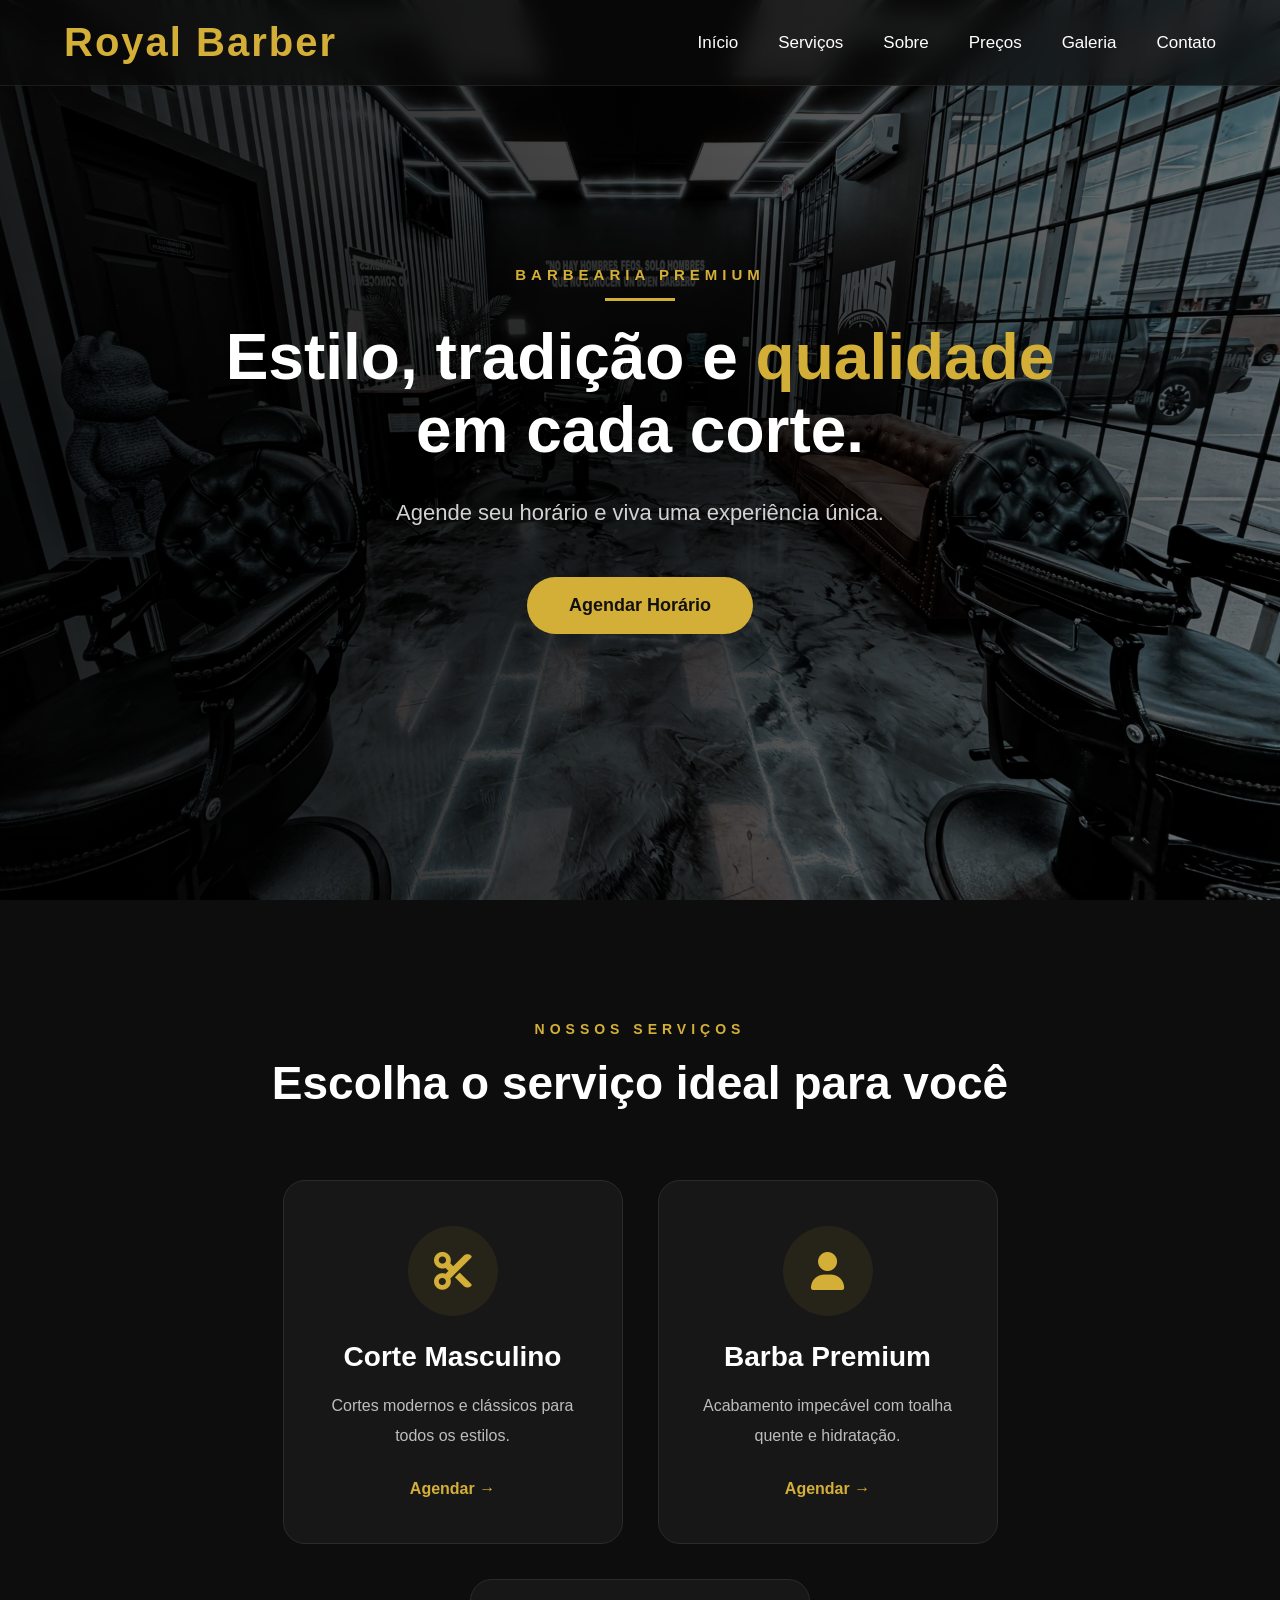
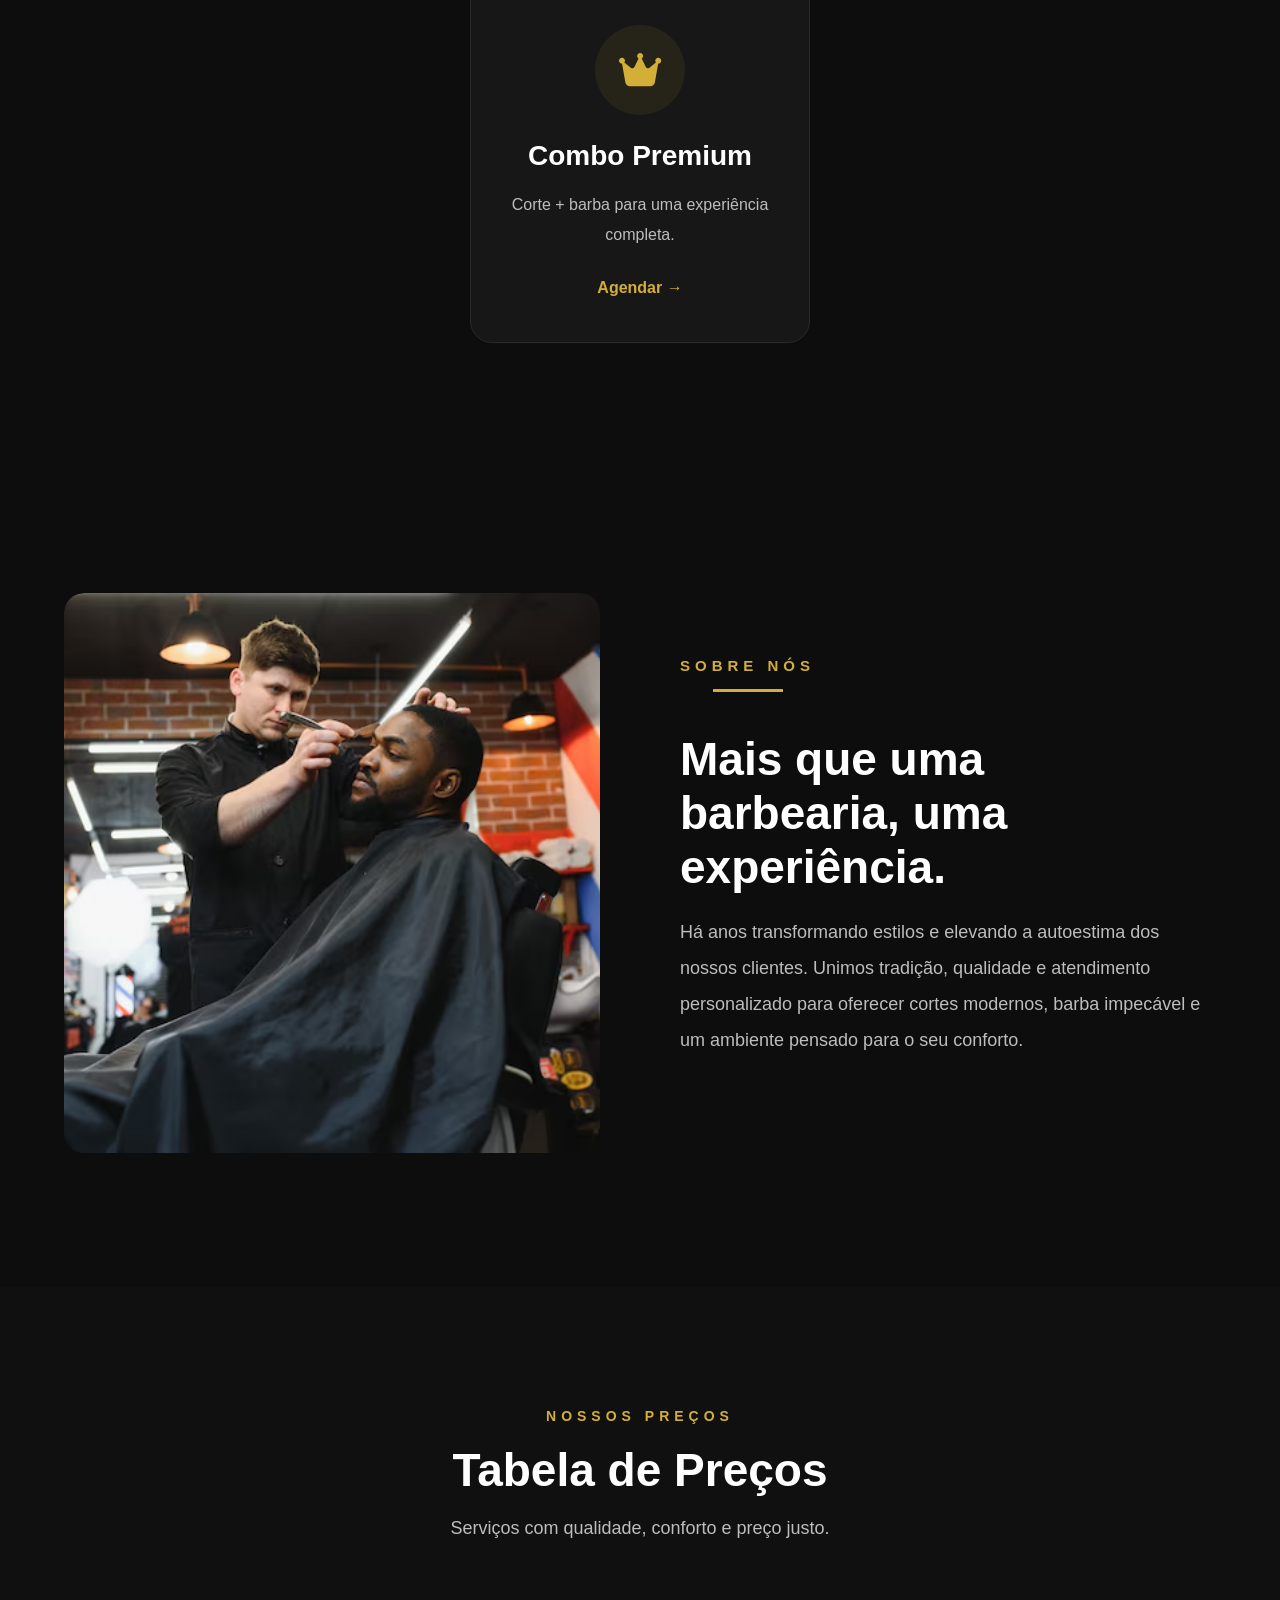
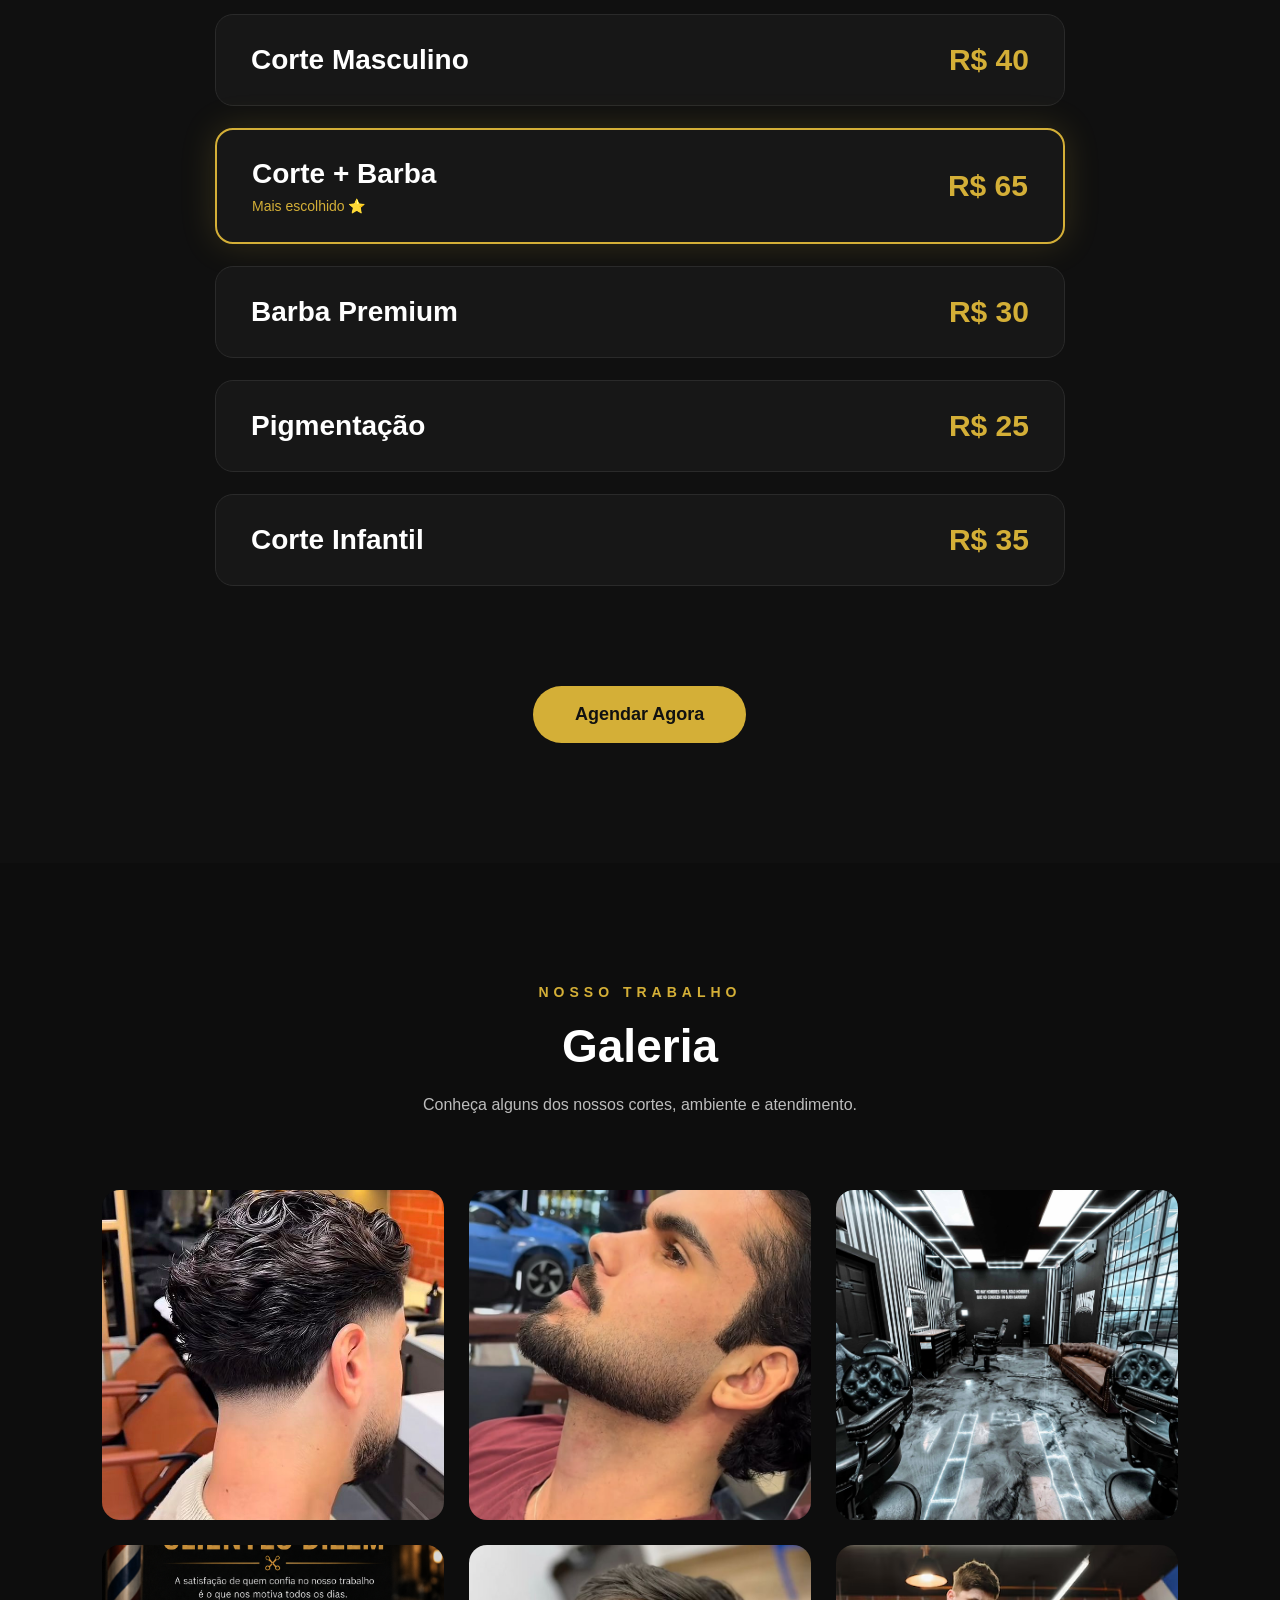
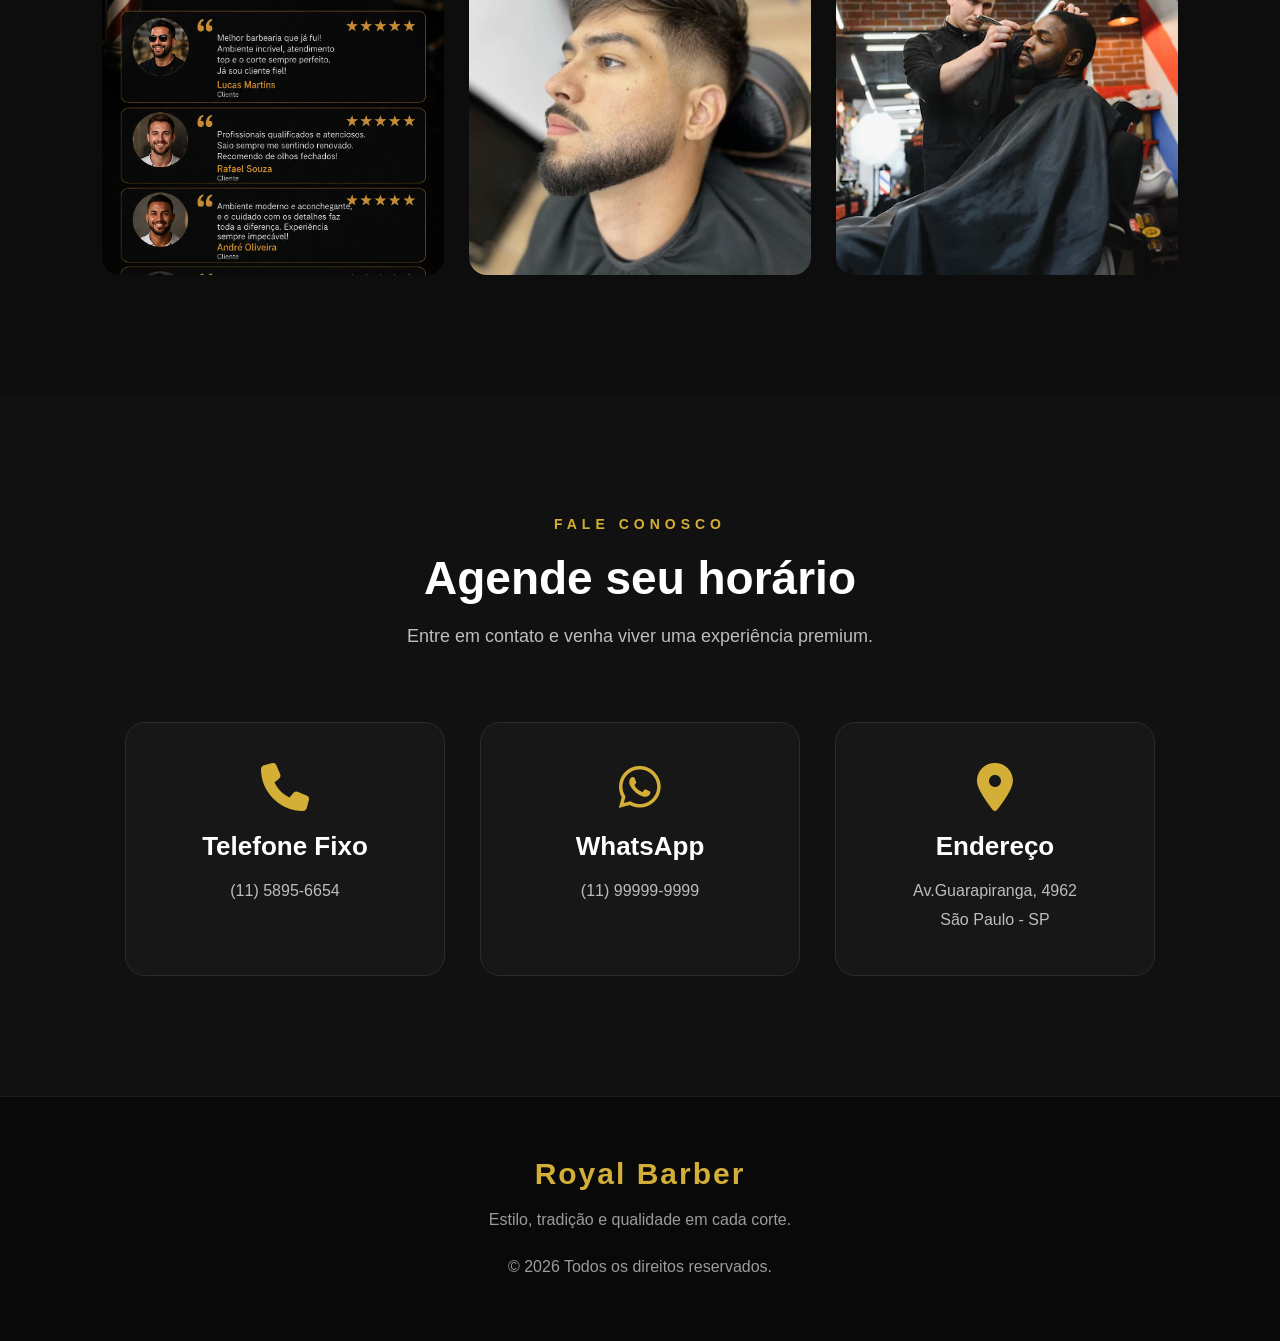
==== index.html @ d84a3a17 "Renomeia para index" ====
<!DOCTYPE html>
<html lang="pt-BR">

<head>

    <meta charset="UTF-8">
    <meta name="viewport" content="width=device-width, initial-scale=1.0">

    <title>Royal Barber</title>

    <link rel="stylesheet" href="STYLE.css">

    <link rel="stylesheet" href="https://cdnjs.cloudflare.com/ajax/libs/font-awesome/6.7.2/css/all.min.css">

</head>

<body>


    <!-- ==========================
            HEADER
    =========================== -->

    <header>

        <div class="container">

            <a href="#inicio" class="logo">
                Royal Barber
            </a>

            <nav>

                <ul>

                    <li><a href="#inicio">Início</a></li>

                    <li><a href="#servicos">Serviços</a></li>

                    <li><a href="#sobre">Sobre</a></li>

                    <li><a href="#precos">Preços</a></li>

                    <li><a href="#galeria">Galeria</a></li>

                    <li><a href="#contato">Contato</a></li>

                </ul>

            </nav>

        </div>

    </header>

    <!-- ==========================
            HERO
    =========================== -->

    <section class="hero" id="inicio">

        <div class="hero-content">

            <span class="hero-subtitle">
                BARBEARIA PREMIUM
            </span>

            <h1>
                Estilo, tradição e <span>qualidade</span> em cada corte.
            </h1>

            <p>
                Agende seu horário e viva uma experiência única.
            </p>

            <a href="#contato" class="btn">
                Agendar Horário
            </a>

        </div>

    </section>

    <!-- ==========================
            SERVIÇOS
    =========================== -->

    <section class="services" id="servicos">

        <div class="services-header">

            <span>NOSSOS SERVIÇOS</span>

            <h2>Escolha o serviço ideal para você</h2>

        </div>

        <div class="cards">

            <div class="card">

                <div class="icon">
                    <i class="fa-solid fa-scissors"></i>
                </div>

                <h3>Corte Masculino</h3>

                <p>
                    Cortes modernos e clássicos para todos os estilos.
                </p>

                <a href="#contato" class="card-link">
                    Agendar →
                </a>

            </div>

            <div class="card">

                <div class="icon">
                    <i class="fa-solid fa-user"></i>
                </div>

                <h3>Barba Premium</h3>

                <p>
                    Acabamento impecável com toalha quente e hidratação.
                </p>

                <a href="#contato" class="card-link">
                    Agendar →
                </a>

            </div>

            <div class="card">

                <div class="icon">
                    <i class="fa-solid fa-crown"></i>
                </div>

                <h3>Combo Premium</h3>

                <p>
                    Corte + barba para uma experiência completa.
                </p>

                <a href="#contato" class="card-link">
                    Agendar →
                </a>

            </div>

        </div>

    </section>

    <!-- ==========================
            SOBRE
    =========================== -->

    <section class="about" id="sobre">

        <div class="about-image">

            <img src="img/cliente-africano-do-sexo-masculino-cortando-o-cabelo-na-barbearia-de-cabeleireiro-profissional_255667-7747.avif"
                alt="Barbeiro atendendo cliente">

        </div>

        <div class="about-text">

            <span class="hero-subtitle">
                SOBRE NÓS
            </span>

            <h2>Mais que uma barbearia, uma experiência.</h2>

            <p>
                Há anos transformando estilos e elevando a autoestima dos nossos clientes.
                Unimos tradição, qualidade e atendimento personalizado para oferecer
                cortes modernos, barba impecável e um ambiente pensado para o seu conforto.
            </p>

        </div>

    </section>

    <section class="prices" id="precos">

        <div class="services-header">

            <span>NOSSOS PREÇOS</span>

            <h2>Tabela de Preços</h2>

            <p>
                Serviços com qualidade, conforto e preço justo.
            </p>

        </div>

        <div class="price-table">

            <div class="price-item">
                <span>Corte Masculino</span>
                <strong>R$ 40</strong>
            </div>

            <div class="price-item destaque">

                <div>

                    <span>Corte + Barba</span>

                    <small>Mais escolhido ⭐</small>

                </div>

                <strong>R$ 65</strong>

            </div>

            <div class="price-item">
                <span>Barba Premium</span>
                <strong>R$ 30</strong>
            </div>

            <div class="price-item">
                <span>Pigmentação</span>
                <strong>R$ 25</strong>
            </div>

            <div class="price-item">
                <span>Corte Infantil</span>
                <strong>R$ 35</strong>
            </div>

        </div>

        <div class="price-button">
            <a href="#contato" class="btn">
                Agendar Agora
            </a>
        </div>


    </section>



    <!-- ==========================
            GALERIA
    =========================== -->

    <section class="gallery" id="galeria">

        <div class="gallery-header">

            <span>NOSSO TRABALHO</span>

            <h2>Galeria</h2>

            <p>
                Conheça alguns dos nossos cortes, ambiente e atendimento.
            </p>

        </div>

        <div class="gallery-grid">

            <div class="gallery-item">

                <img src="img/download.jfif" alt="Corte Masculino">

                <div class="overlay">

                    <h3>Corte Clássico</h3>

                </div>

            </div>

            <div class="gallery-item">

                <img src="img/download (3).jfif" alt="Barba Premium">

                <div class="overlay">

                    <h3>Barba Premium</h3>

                </div>

            </div>

            <div class="gallery-item">

                <img src="img/hero-barbershop_e02c05de.jpg" alt="Nosso Espaço">

                <div class="overlay">

                    <h3>Nosso Espaço</h3>

                </div>

            </div>

            <div class="gallery-item">

                <img src="img/ChatGPT Image 30 de jun. de 2026, 19_32_30.png" alt="Clientes Satisfeitos">

                <div class="overlay">

                    <h3>Clientes Satisfeitos</h3>

                </div>

            </div>

            <div class="gallery-item">

                <img src="img/download (1).jfif" alt="Combo Premium">

                <div class="overlay">

                    <h3>Combo Premium</h3>

                </div>

            </div>

            <div class="gallery-item">

                <img src="img/cliente-africano-do-sexo-masculino-cortando-o-cabelo-na-barbearia-de-cabeleireiro-profissional_255667-7747.avif"
                    alt="Profissionais">

                <div class="overlay">

                    <h3>Profissionais</h3>

                </div>

            </div>

        </div>

    </section>

    <!-- ==========================
            CONTATO
    =========================== -->

    <section class="contact" id="contato">

        <div class="services-header">

            <span>FALE CONOSCO</span>

            <h2>Agende seu horário</h2>

            <p>
                Entre em contato e venha viver uma experiência premium.
            </p>

        </div>

        <div class="contact-content">

            <div class="contact-card">

                <i class="fa-solid fa-phone"></i>

                <h3>Telefone Fixo</h3>

                <p>(11) 5895-6654</p>

            </div>

            <a class="contact-card"
                href="https://wa.me/5511999999999?text=Olá!%20Gostaria%20de%20agendar%20um%20horário%20na%20Royal%20Barber."
                target="_blank">

                <i class="fa-brands fa-whatsapp"></i>

                <h3>WhatsApp</h3>

                <p>(11) 99999-9999</p>

            </a>
            <a class="contact-card" href="https://maps.app.goo.gl/kEvo1rtwkqubhrsD6" target="_blank">

                <i class="fa-solid fa-location-dot"></i>

                <h3>Endereço</h3>

                <p> Av.Guarapiranga, 4962<br>São Paulo - SP</p>

            </a>

        </div>



    </section>

    <!-- ==========================
            FOOTER
    =========================== -->

    <footer>

        <h3>Royal Barber</h3>

        <p>
            Estilo, tradição e qualidade em cada corte.
        </p>

        <br>

        <p>
            © 2026 Todos os direitos reservados.
        </p>

    </footer>

 

    <script src="SCRIPT.js"></script>

</body>

</html>
---- STYLE.css ----
/*==================================================
                RESET
==================================================*/

html{
    scroll-behavior:smooth;
}

*{
    margin:0;
    padding:0;
    box-sizing:border-box;
}

body{
    font-family:"Poppins",sans-serif;
    background:#0d0d0d;
    color:#fff;
    overflow-x:hidden;
}

body.loading{
    overflow:hidden;
}

/*==================================================
                HEADER
==================================================*/

header{
    position:fixed;
    top:0;
    left:0;
    width:100%;
    z-index:1000;

    padding:20px 0;

    background:rgba(10,10,10,.70);
    backdrop-filter:blur(12px);

    border-bottom:1px solid rgba(255,255,255,.08);

    transition:.35s;
}

.container{
    width:90%;
    max-width:1300px;
    margin:auto;

    display:flex;
    justify-content:space-between;
    align-items:center;
}

/*==================================================
                LOGO
==================================================*/

.logo{

    text-decoration:none;

    color:#D4AF37;

    font-size:2.5rem;

    font-weight:700;

    letter-spacing:2px;

    transition:.35s;

}

.logo:hover{

    color:#e6c14a;

    transform:scale(1.05);

}

/*==================================================
                MENU
==================================================*/

nav ul{

    display:flex;

    list-style:none;

    gap:40px;

}

nav li{

    list-style:none;

}

nav a{

    color:#fff;

    text-decoration:none;

    font-size:17px;

    position:relative;

    transition:.35s;

}

nav a::after{

    content:"";

    position:absolute;

    left:0;

    bottom:-8px;

    width:0;

    height:2px;

    background:#D4AF37;

    transition:.35s;

}

nav a:hover{

    color:#D4AF37;

}

nav a:hover::after{

    width:100%;

}

/*==================================================
                HERO
==================================================*/

.hero{

    position:relative;

    height:100vh;

    display:flex;

    justify-content:center;

    align-items:center;

    text-align:center;

    background:url("img/hero-barbershop_e02c05de.jpg") center center/cover no-repeat;

    overflow:hidden;

}

.hero::before{

    content:"";

    position:absolute;

    inset:0;

    background:linear-gradient(

        to right,

        rgba(0,0,0,.88),

        rgba(0,0,0,.55)

    );

}

.hero-content{

    position:relative;

    z-index:2;

    width:90%;

    max-width:900px;

}

.hero-content::before{

    content:"";

    position:absolute;

    inset:-35px;

    z-index:-1;

    background:radial-gradient(circle,

        rgba(0,0,0,.55),

        rgba(0,0,0,.25),

        transparent);

    filter:blur(35px);

}

/*==================================================
            SUBTÍTULO
==================================================*/

.hero-subtitle{

    display:inline-block;

    color:#D4AF37;

    font-size:15px;

    font-weight:600;

    letter-spacing:5px;

    margin-bottom:20px;

    opacity:0;

    transform:translateY(40px);

    animation:fadeUp .8s ease forwards;

}

.hero-subtitle::after{

    content:"";

    display:block;

    width:70px;

    height:3px;

    margin:15px auto 0;

    background:#D4AF37;

}

/*==================================================
                TÍTULO
==================================================*/

.hero h1{

    font-size:clamp(3rem,5vw,4.7rem);

    line-height:1.15;

    margin-bottom:25px;

    opacity:0;

    transform:translateY(60px);

    animation:fadeUp 1s ease forwards;

    animation-delay:.3s;

}

.hero h1 span{

    color:#D4AF37;

}

/*==================================================
                TEXTO
==================================================*/

.hero p{

    max-width:600px;

    margin:0 auto;

    color:#d2d2d2;

    font-size:22px;

    line-height:1.8;

    opacity:0;

    transform:translateY(60px);

    animation:fadeUp 1s ease forwards;

    animation-delay:.6s;

}

/*==================================================
                BOTÃO
==================================================*/

.btn{

    display:inline-block;

    margin-top:45px;

    padding:18px 42px;

    background:#D4AF37;

    color:#111;

    text-decoration:none;

    border-radius:50px;

    font-size:18px;

    font-weight:700;

    transition:.35s;

    opacity:0;

    transform:translateY(60px);

    animation:buttonPop .8s ease forwards;

    animation-delay:.9s;

}

.btn:hover{

    transform:translateY(-6px);

    background:#e6c14a;

    box-shadow:0 20px 40px rgba(212,175,55,.35);

}

/*==================================================
                ANIMAÇÕES
==================================================*/

@keyframes fadeUp{

    from{

        opacity:0;

        transform:translateY(60px);

    }

    to{

        opacity:1;

        transform:translateY(0);

    }

}

@keyframes buttonPop{

    0%{

        opacity:0;

        transform:translateY(60px) scale(.8);

    }

    70%{

        opacity:1;

        transform:translateY(0) scale(1.05);

    }

    100%{

        opacity:1;

        transform:translateY(0) scale(1);

    }

}
/*==================================================
                SERVIÇOS
==================================================*/

.services{

    padding:120px 8%;

    background:#0d0d0d;

}

.services-header{

    text-align:center;

    margin-bottom:70px;

}

.services-header span{

    color:#D4AF37;

    font-size:14px;

    letter-spacing:5px;

    font-weight:600;

}

.services-header h2{

    margin-top:18px;

    font-size:46px;

    margin-bottom:15px;

}

.services-header p{

    color:#bdbdbd;

    font-size:18px;

    max-width:650px;

    margin:auto;

    line-height:1.8;

}

/*==================================================
                CARDS
==================================================*/

.cards{

    display:flex;

    justify-content:center;

    gap:35px;

    flex-wrap:wrap;

}

.card{

    width:340px;

    background:#171717;

    border:1px solid #2b2b2b;

    border-radius:22px;

    padding:45px 35px;

    text-align:center;

    transition:.45s;

    cursor:pointer;

}

.card:hover{

    transform:translateY(-15px);

    border-color:#D4AF37;

    box-shadow:0 25px 45px rgba(212,175,55,.18);

}

.icon{

    width:90px;

    height:90px;

    margin:auto;

    margin-bottom:25px;

    border-radius:50%;

    background:rgba(212,175,55,.08);

    display:flex;

    justify-content:center;

    align-items:center;

    color:#D4AF37;

    font-size:38px;

    transition:.4s;

}

.card:hover .icon{

    transform:rotate(8deg) scale(1.08);

    background:#D4AF37;

    color:#111;

}

.card h3{

    font-size:28px;

    margin-bottom:18px;

}

.card p{

    color:#bdbdbd;

    line-height:1.9;

    margin-bottom:28px;

}

.card-link{

    color:#D4AF37;

    text-decoration:none;

    font-weight:600;

    transition:.3s;

}

.card-link:hover{

    letter-spacing:1px;

}

/*==================================================
                SOBRE
==================================================*/

.about{

    width:90%;

    max-width:1200px;

    margin:130px auto;

    display:flex;

    align-items:center;

    gap:80px;

}

.about-image{

    flex:1;

    overflow:hidden;

    border-radius:20px;

}

.about-image img{

    width:100%;

    height:560px;

    object-fit:cover;

    border-radius:20px;

    transition:.6s;

}

.about-image:hover img{

    transform:scale(1.08);

}

.about-text{

    flex:1;

}

.about-text h2{

    font-size:46px;

    margin:20px 0;

}

.about-text p{

    color:#bdbdbd;

    font-size:18px;

    line-height:2;

    margin-bottom:35px;

}

/*==================================================
            DIFERENCIAIS
==================================================*/

.about-list{

    display:flex;

    flex-direction:column;

    gap:18px;

}

.about-list div{

    display:flex;

    align-items:center;

    gap:15px;

    color:#ddd;

    font-size:17px;

}

.about-list i{

    color:#D4AF37;

    font-size:22px;

}
/*==================================================
                TABELA DE PREÇOS
==================================================*/

.prices{

    padding:120px 8%;

    background:#101010;

}

.price-table{

    max-width:850px;

    margin:60px auto 0;

    display:flex;

    flex-direction:column;

    gap:22px;

}

.price-item{

    display:flex;

    justify-content:space-between;

    align-items:center;

    background:#171717;

    border:1px solid #2a2a2a;

    border-radius:18px;

    padding:28px 35px;

    transition:.35s;

}

.price-item:hover{

    transform:translateY(-6px);

    border-color:#D4AF37;

    box-shadow:0 15px 35px rgba(212,175,55,.15);

}

.price-item span{

    font-size:28px;

    font-weight:600;

}

.price-item strong{

    color:#D4AF37;

    font-size:30px;

}

.price-item small{

    display:block;

    margin-top:8px;

    color:#D4AF37;

    font-size:14px;

}

.destaque{

    border:2px solid #D4AF37;

    box-shadow:0 0 35px rgba(212,175,55,.18);

}

.price-button{

    text-align:center;

    margin-top:55px;

}

/*==================================================
                GALERIA
==================================================*/

.gallery{

    padding:120px 8%;

    background:#0d0d0d;

}

.gallery-header{

    text-align:center;

    margin-bottom:70px;

}

.gallery-header span{

    color:#D4AF37;

    letter-spacing:5px;

    font-size:14px;

    font-weight:600;

}

.gallery-header h2{

    font-size:46px;

    margin:18px 0;

}

.gallery-header p{

    color:#bdbdbd;

    max-width:650px;

    margin:auto;

    line-height:1.8;

}

.gallery-grid{

    display:grid;

    grid-template-columns:repeat(3,1fr);

    gap:25px;

}

.gallery-item{

    position:relative;

    overflow:hidden;

    border-radius:18px;

    cursor:pointer;

}

.gallery-item img{

    width:100%;

    height:330px;

    object-fit:cover;

    display:block;

    transition:.55s;

}

.gallery-item:hover img{

    transform:scale(1.12);

}

.gallery-item::after{

    content:"";

    position:absolute;

    inset:0;

    background:linear-gradient(

        to top,

        rgba(0,0,0,.75),

        rgba(0,0,0,.15)

    );

    opacity:0;

    transition:.35s;

}

.gallery-item:hover::after{

    opacity:1;

}

.overlay{

    position:absolute;

    inset:0;

    display:flex;

    justify-content:center;

    align-items:flex-end;

    padding-bottom:35px;

    opacity:0;

    transition:.35s;

    z-index:5;

}

.gallery-item:hover .overlay{

    opacity:1;

}

.overlay h3{

    color:#fff;

    font-size:24px;

    transform:translateY(25px);

    transition:.35s;

}

.gallery-item:hover .overlay h3{

    transform:translateY(0);

}

/*==================================================
            EFEITO NAS IMAGENS
==================================================*/

.gallery-item{

    transition:.35s;

}

.gallery-item:hover{

    transform:translateY(-8px);

}
/*==================================================
                    CONTATO
==================================================*/

.contact{

    padding:120px 8%;

    background:#111;

}

.contact-content{

    display:flex;

    justify-content:center;

    gap:35px;

    flex-wrap:wrap;

    margin-top:60px;

}

.contact-card{

    width:320px;

    background:#171717;

    border:1px solid #2b2b2b;

    border-radius:20px;

    padding:40px 30px;

    text-align:center;

    text-decoration:none;

    color:#fff;

    transition:.35s;

}

.contact-card:hover{

    transform:translateY(-10px);

    border-color:#D4AF37;

    box-shadow:0 20px 40px rgba(212,175,55,.18);

}

.contact-card i{

    font-size:48px;

    color:#D4AF37;

    margin-bottom:20px;

}

.contact-card h3{

    font-size:26px;

    margin-bottom:15px;

}

.contact-card p{

    color:#bdbdbd;

    line-height:1.8;

}

/*==================================================
                    FOOTER
==================================================*/

footer{

    background:#090909;

    border-top:1px solid rgba(255,255,255,.08);

    padding:60px 20px;

    text-align:center;

}

footer h3{

    color:#D4AF37;

    font-size:30px;

    margin-bottom:15px;

    letter-spacing:2px;

}

footer p{

    color:#9b9b9b;

    line-height:1.8;

}

/*==================================================
                BOTÃO WHATSAPP
==================================================*/

.whatsapp{

    position:fixed;

    right:30px;

    bottom:30px;

    width:65px;

    height:65px;

    border-radius:50%;

    background:#25D366;

    display:flex;

    justify-content:center;

    align-items:center;

    color:#fff;

    text-decoration:none;

    font-size:32px;

    box-shadow:0 15px 35px rgba(0,0,0,.35);

    transition:.35s;

    z-index:999;

}

.whatsapp:hover{

    transform:scale(1.12);

}

/*==================================================
                    ANIMAÇÕES
==================================================*/

@keyframes fadeUp{

    from{

        opacity:0;

        transform:translateY(40px);

    }

    to{

        opacity:1;

        transform:translateY(0);

    }

}

.services,
.about,
.prices,
.gallery,
.contact{

    animation:fadeUp .8s ease;

}

/*==================================================
                RESPONSIVIDADE
==================================================*/

@media(max-width:992px){

    .about{

        flex-direction:column;

        text-align:center;

    }

    .gallery-grid{

        grid-template-columns:repeat(2,1fr);

    }

}

@media(max-width:768px){

    header{

        padding:15px 0;

    }

    .container{

        flex-direction:column;

        gap:20px;

    }

    nav ul{

        flex-wrap:wrap;

        justify-content:center;

        gap:20px;

    }

    .hero{

        padding:0 20px;

    }

    .hero h1{

        font-size:2.7rem;

    }

    .hero p{

        font-size:18px;

    }

    .cards{

        flex-direction:column;

        align-items:center;

    }

    .gallery-grid{

        grid-template-columns:1fr;

    }

    .about-image img{

        height:350px;

    }

    .price-item{

        flex-direction:column;

        gap:15px;

        text-align:center;

    }

    .contact-card{

        width:100%;

        max-width:350px;

    }

    .whatsapp{

        width:58px;

        height:58px;

        font-size:28px;

        right:20px;

        bottom:20px;

    }

    

}
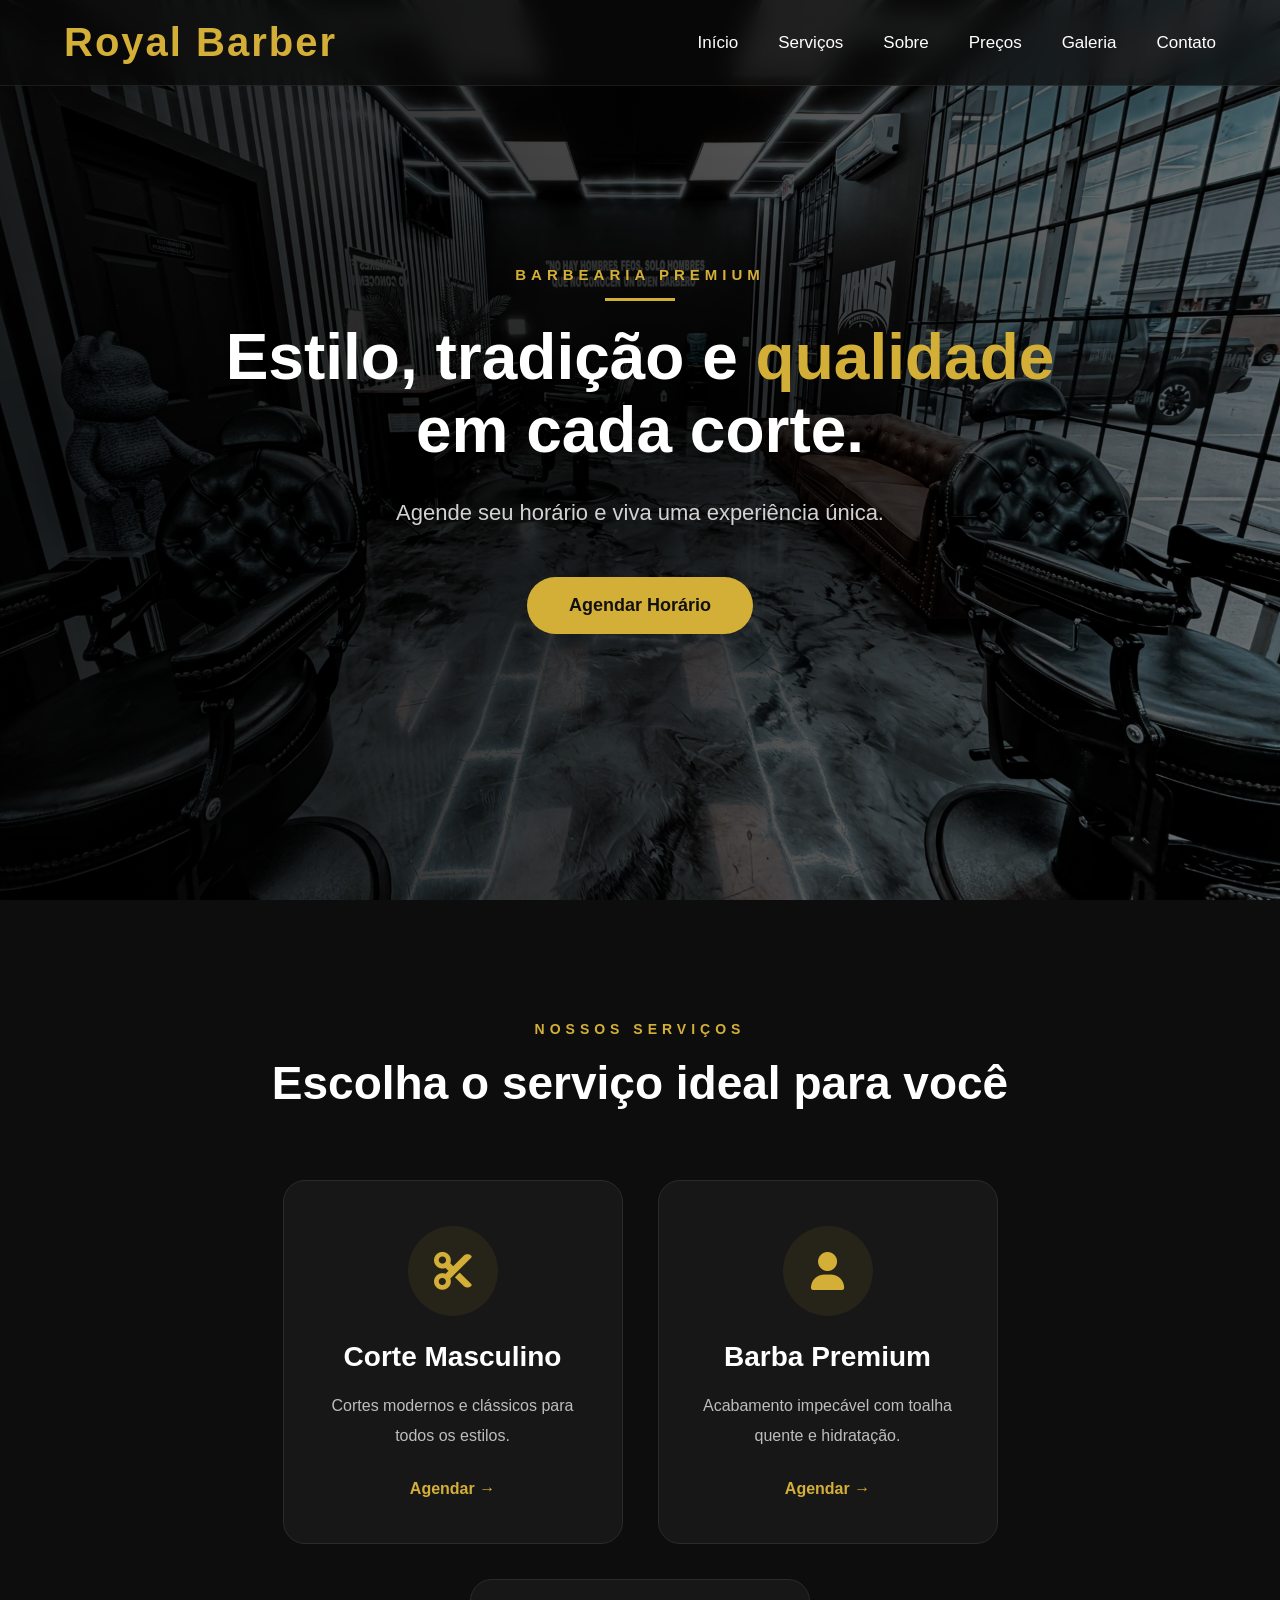
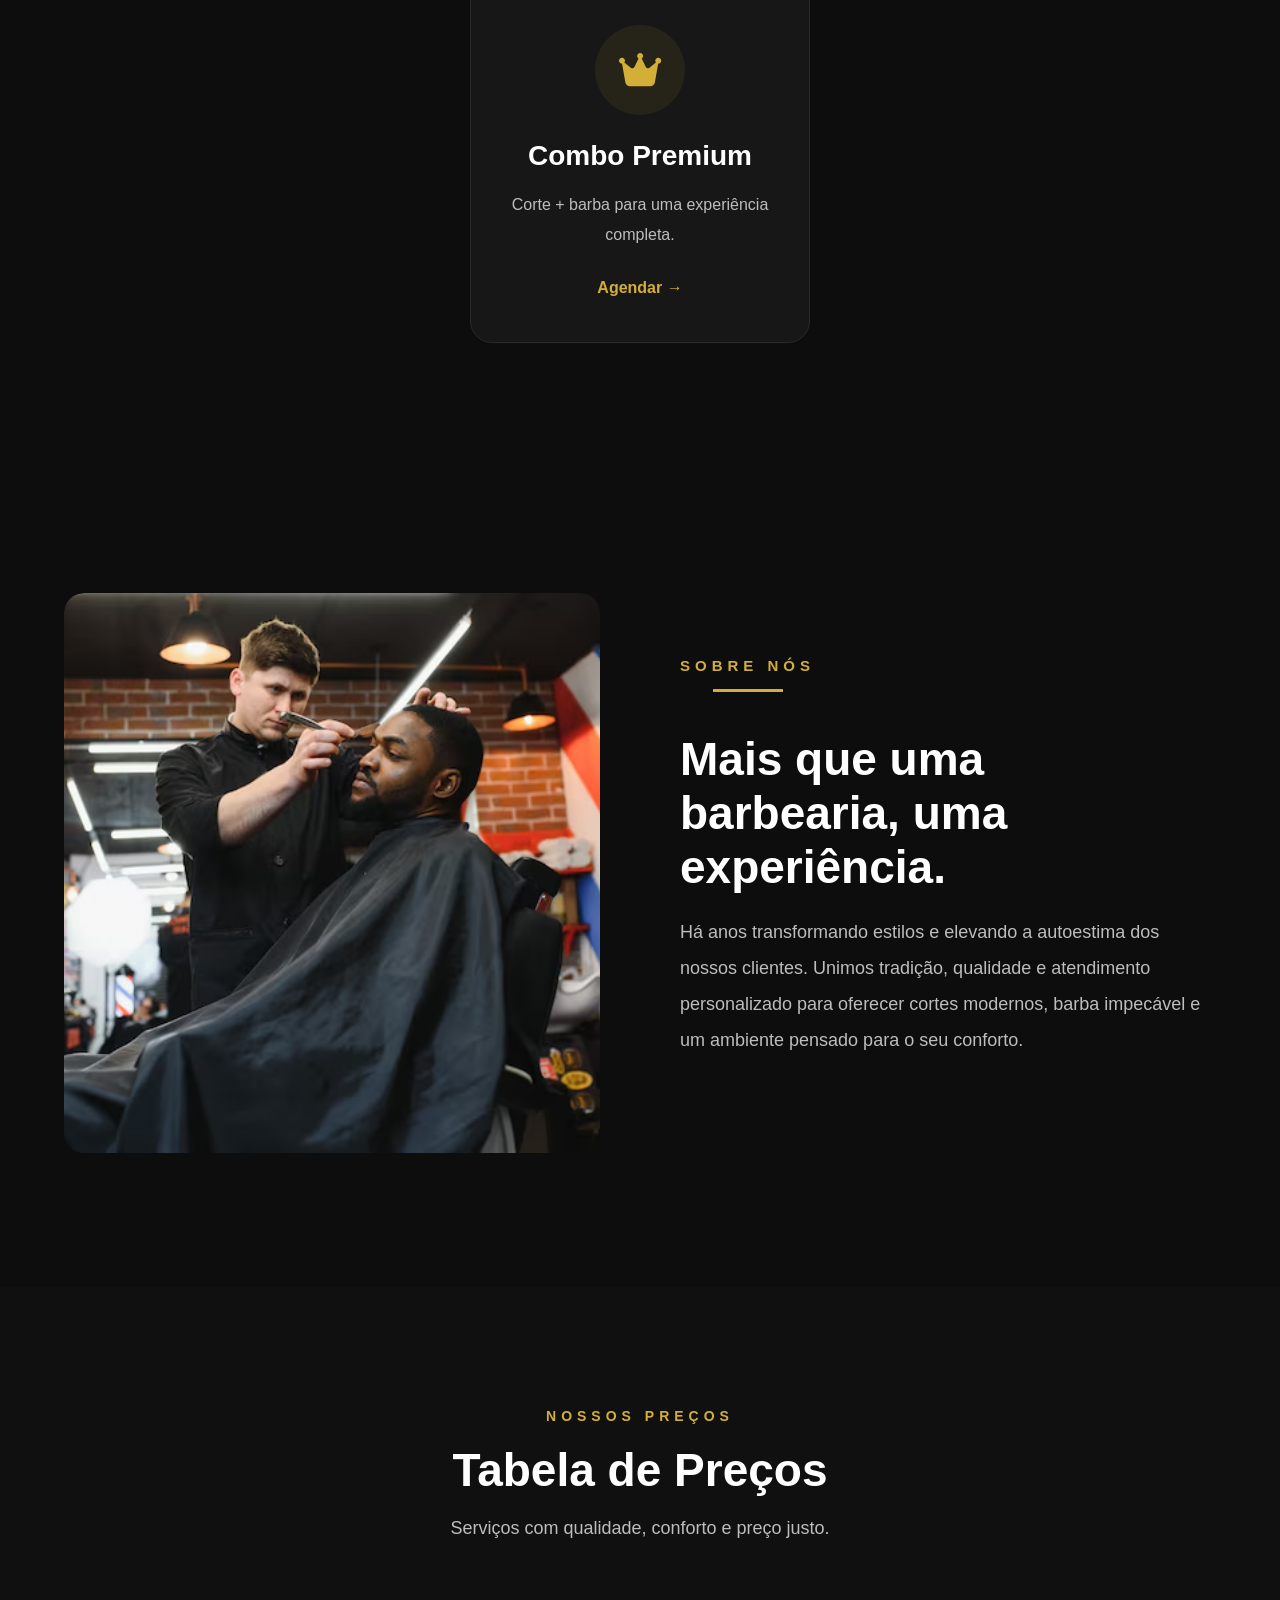
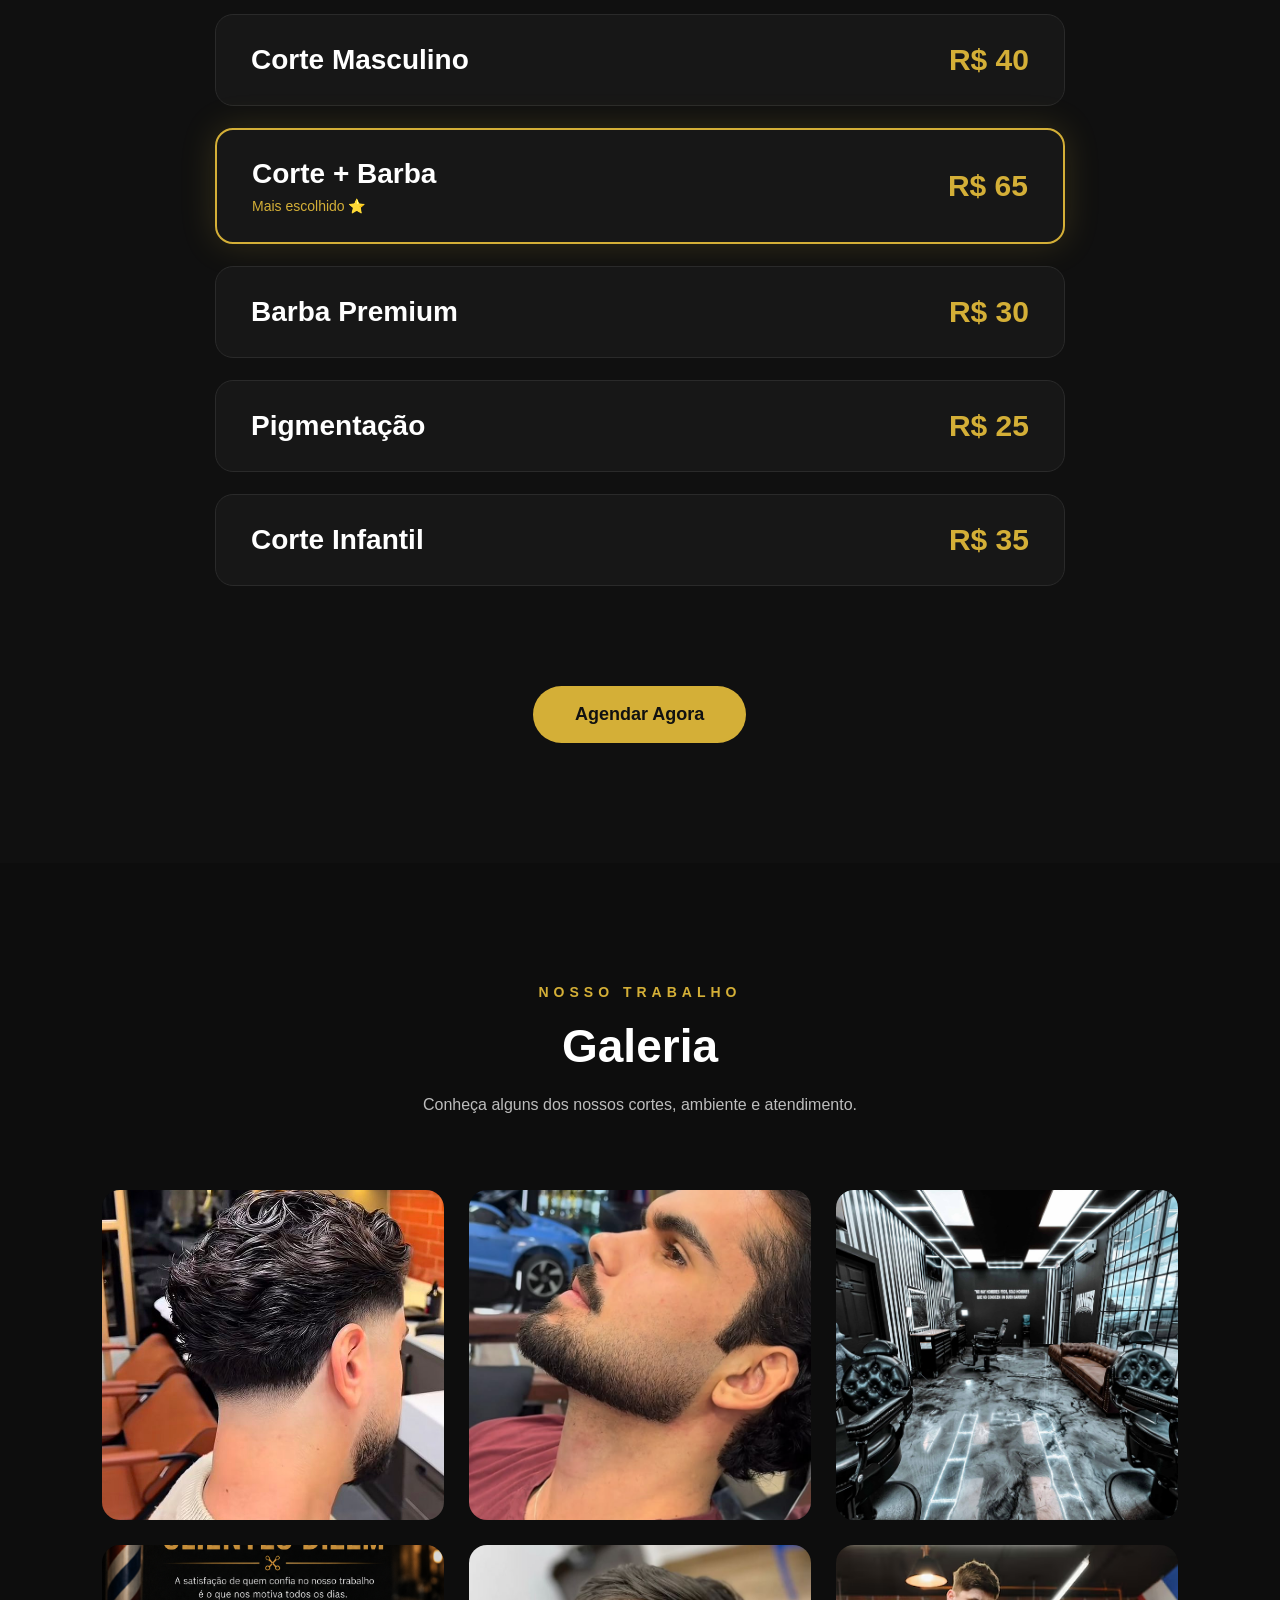
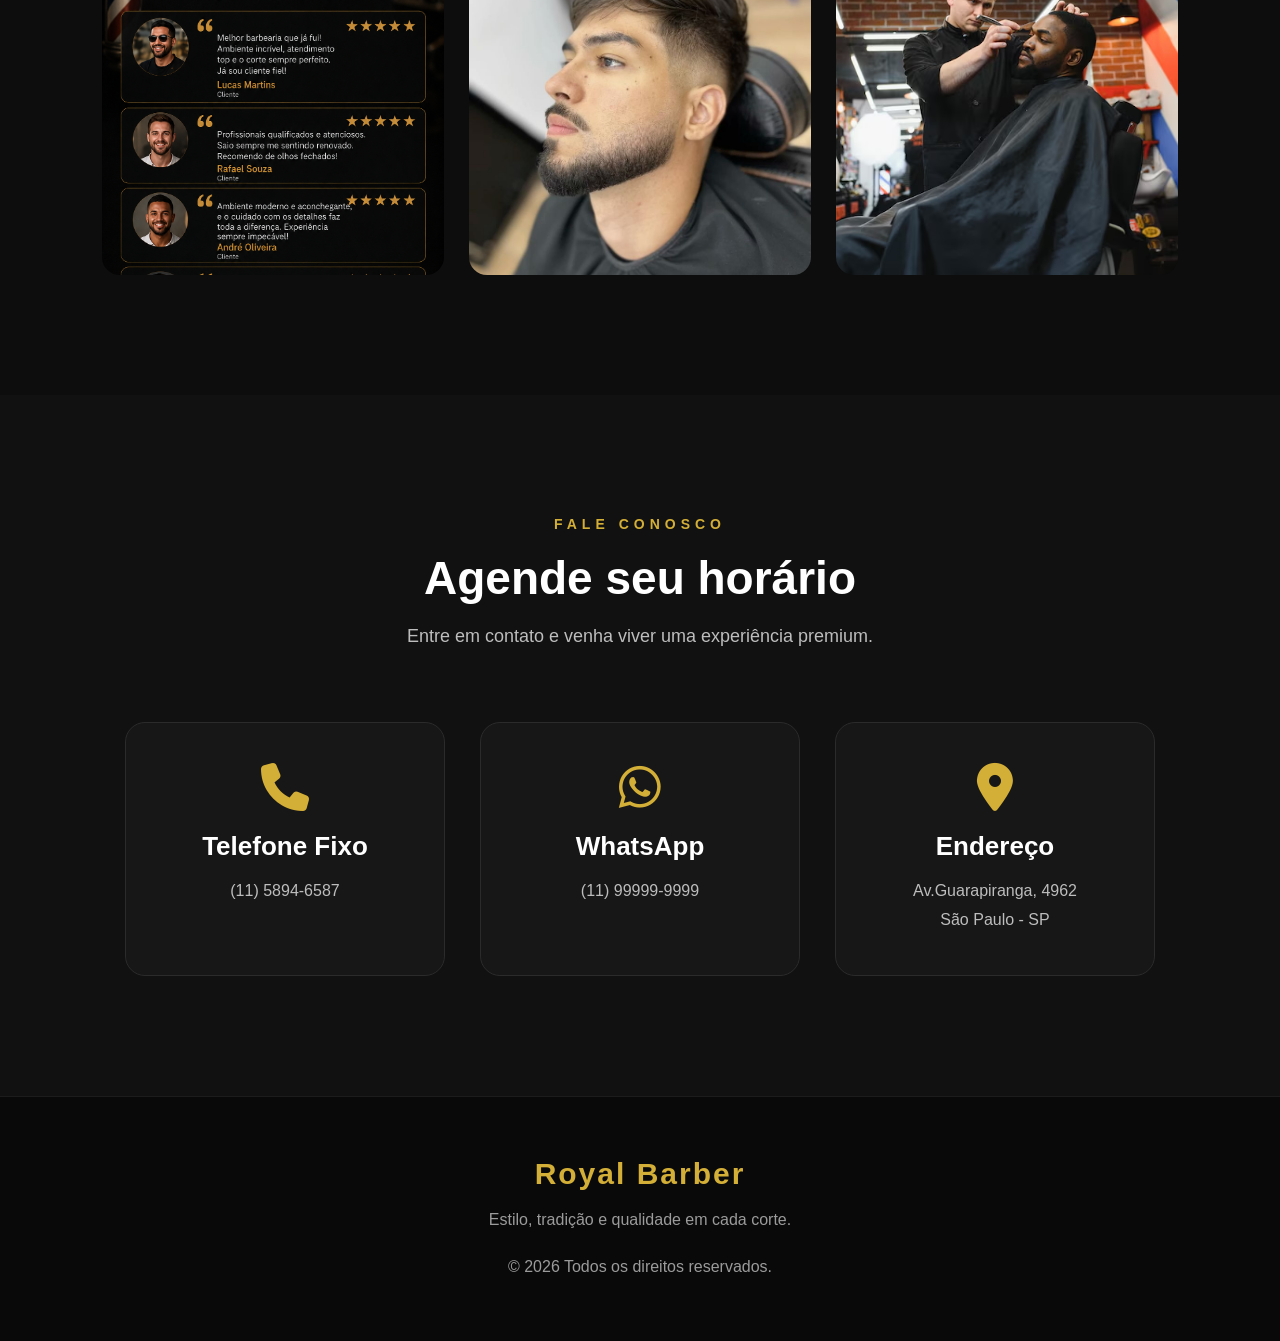
==== commit fd8cc3ba: "Atualizacao" ====
--- a/index.html
+++ b/index.html
@@ -372,7 +372,7 @@
 
                 <h3>Telefone Fixo</h3>
 
-                <p>(11) 5895-6654</p>
+                <p>(11) 5894-6587</p>
 
             </div>
 
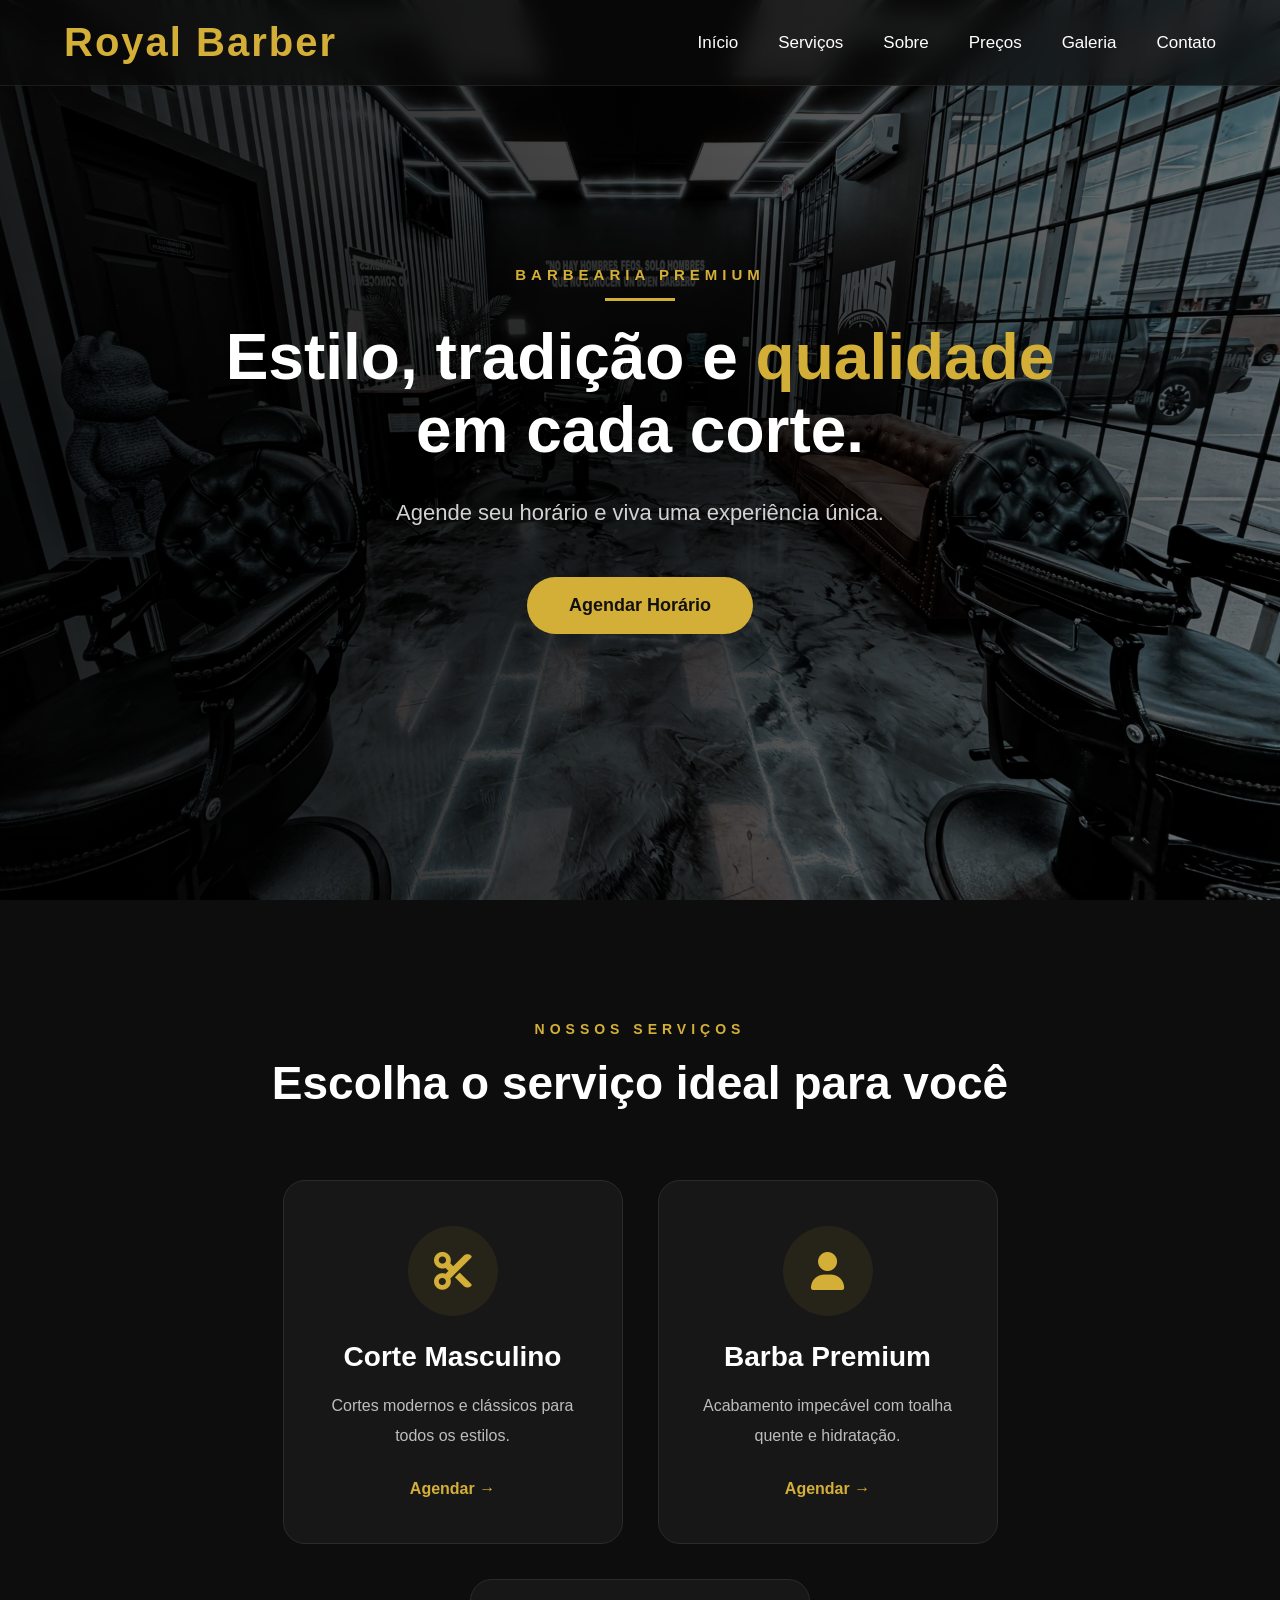
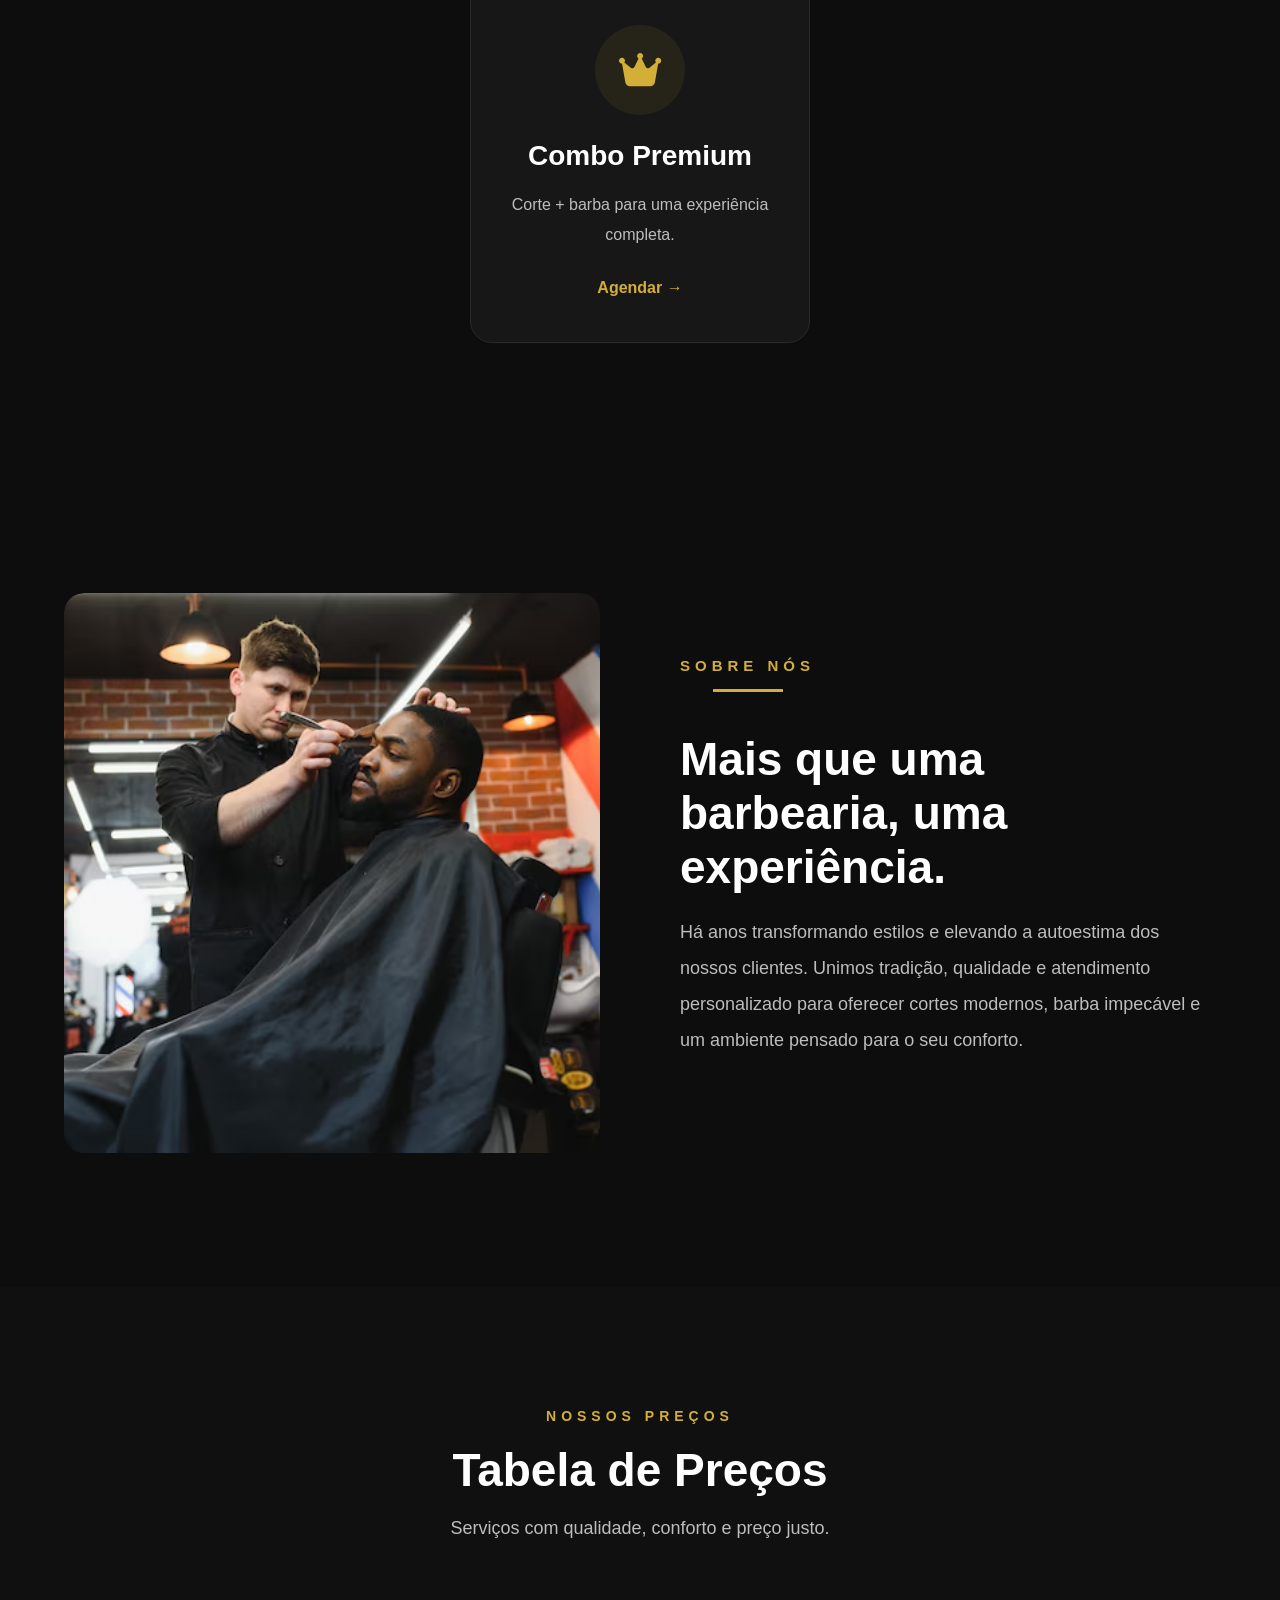
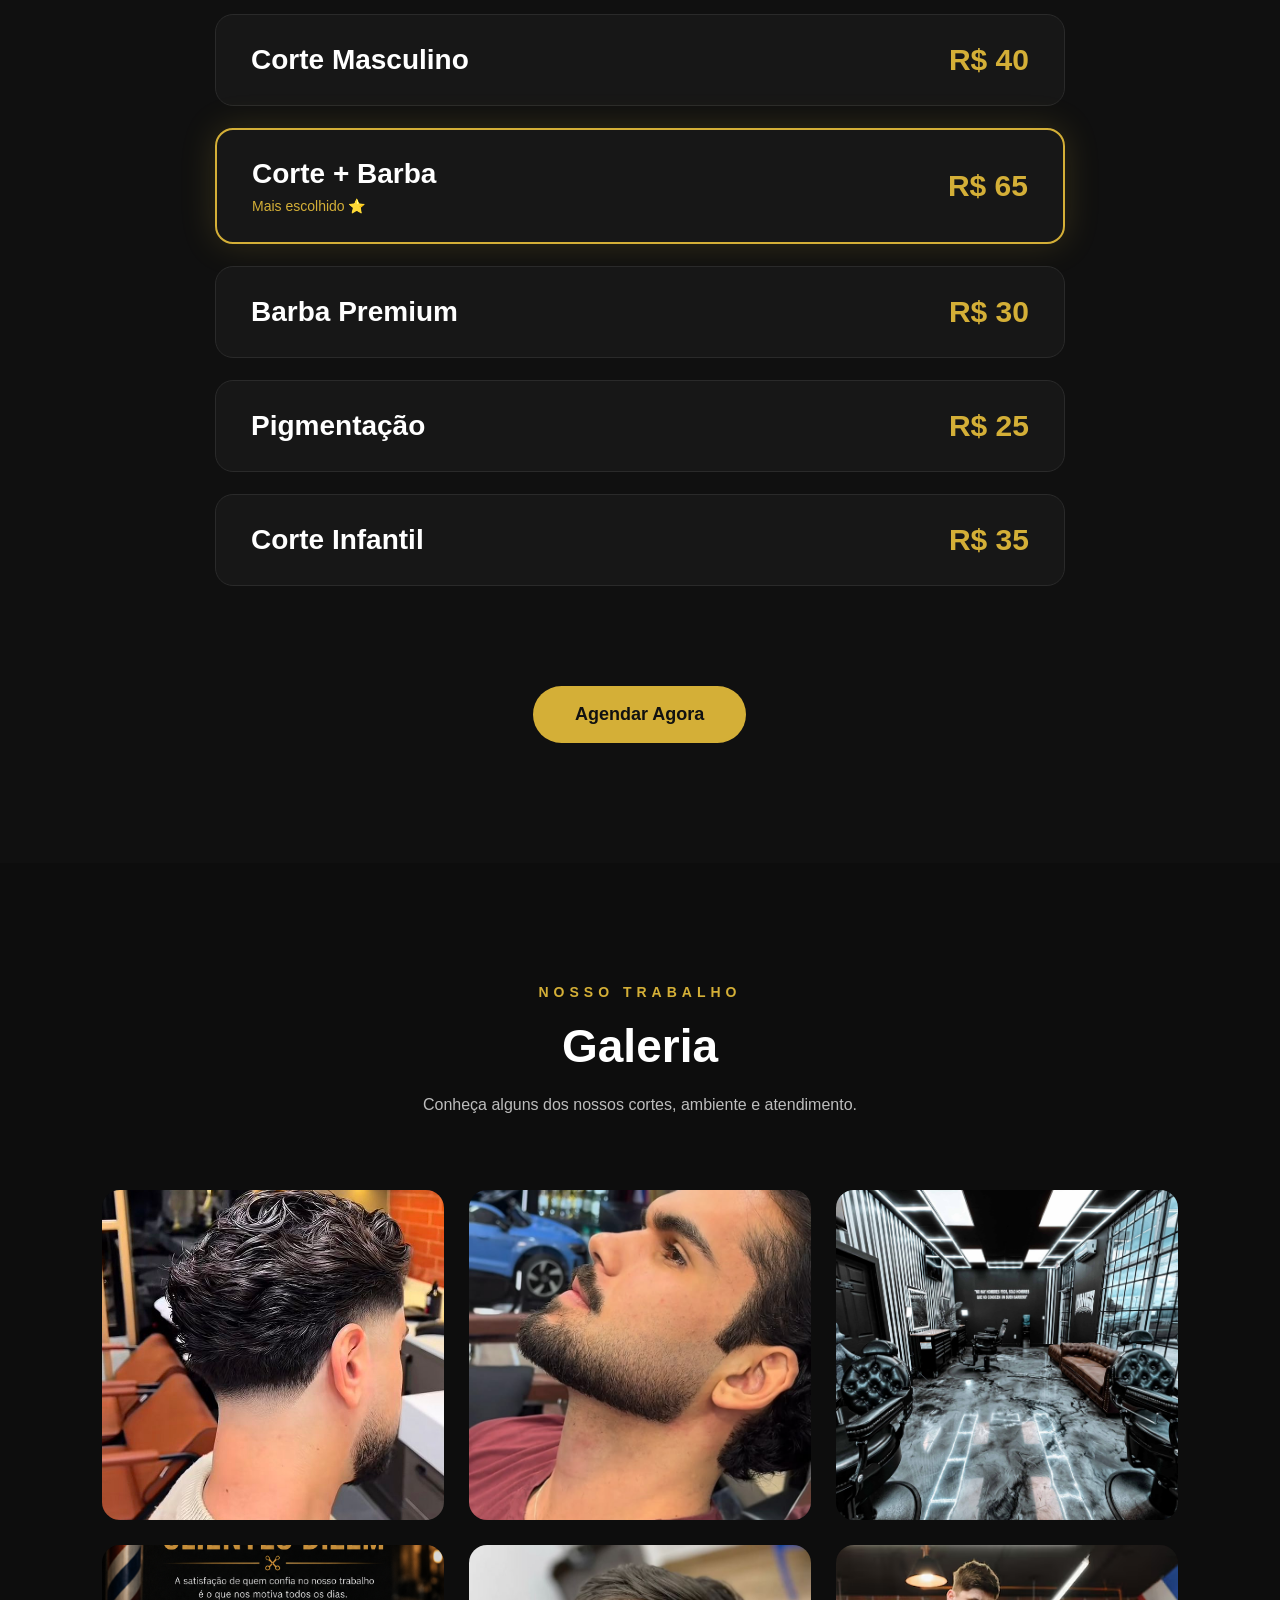
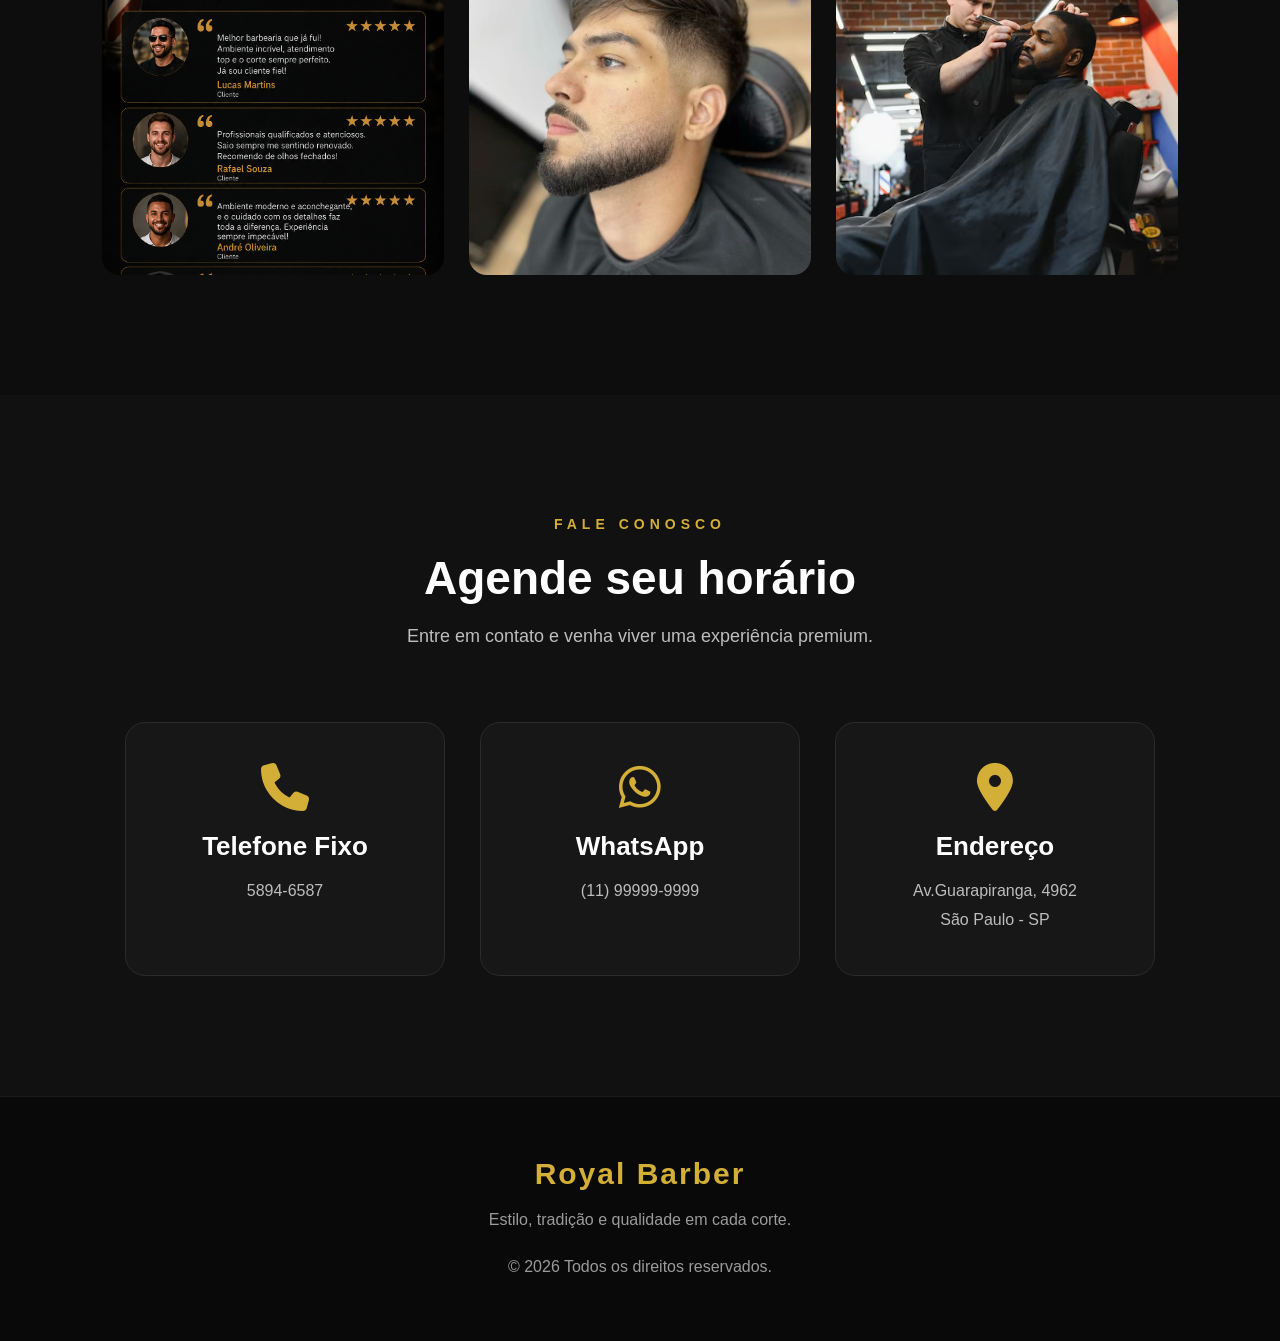
==== commit 924248c5: "Atualizacao2" ====
--- a/index.html
+++ b/index.html
@@ -372,7 +372,7 @@
 
                 <h3>Telefone Fixo</h3>
 
-                <p>(11) 5894-6587</p>
+                <p> 5894-6587</p>
 
             </div>
 
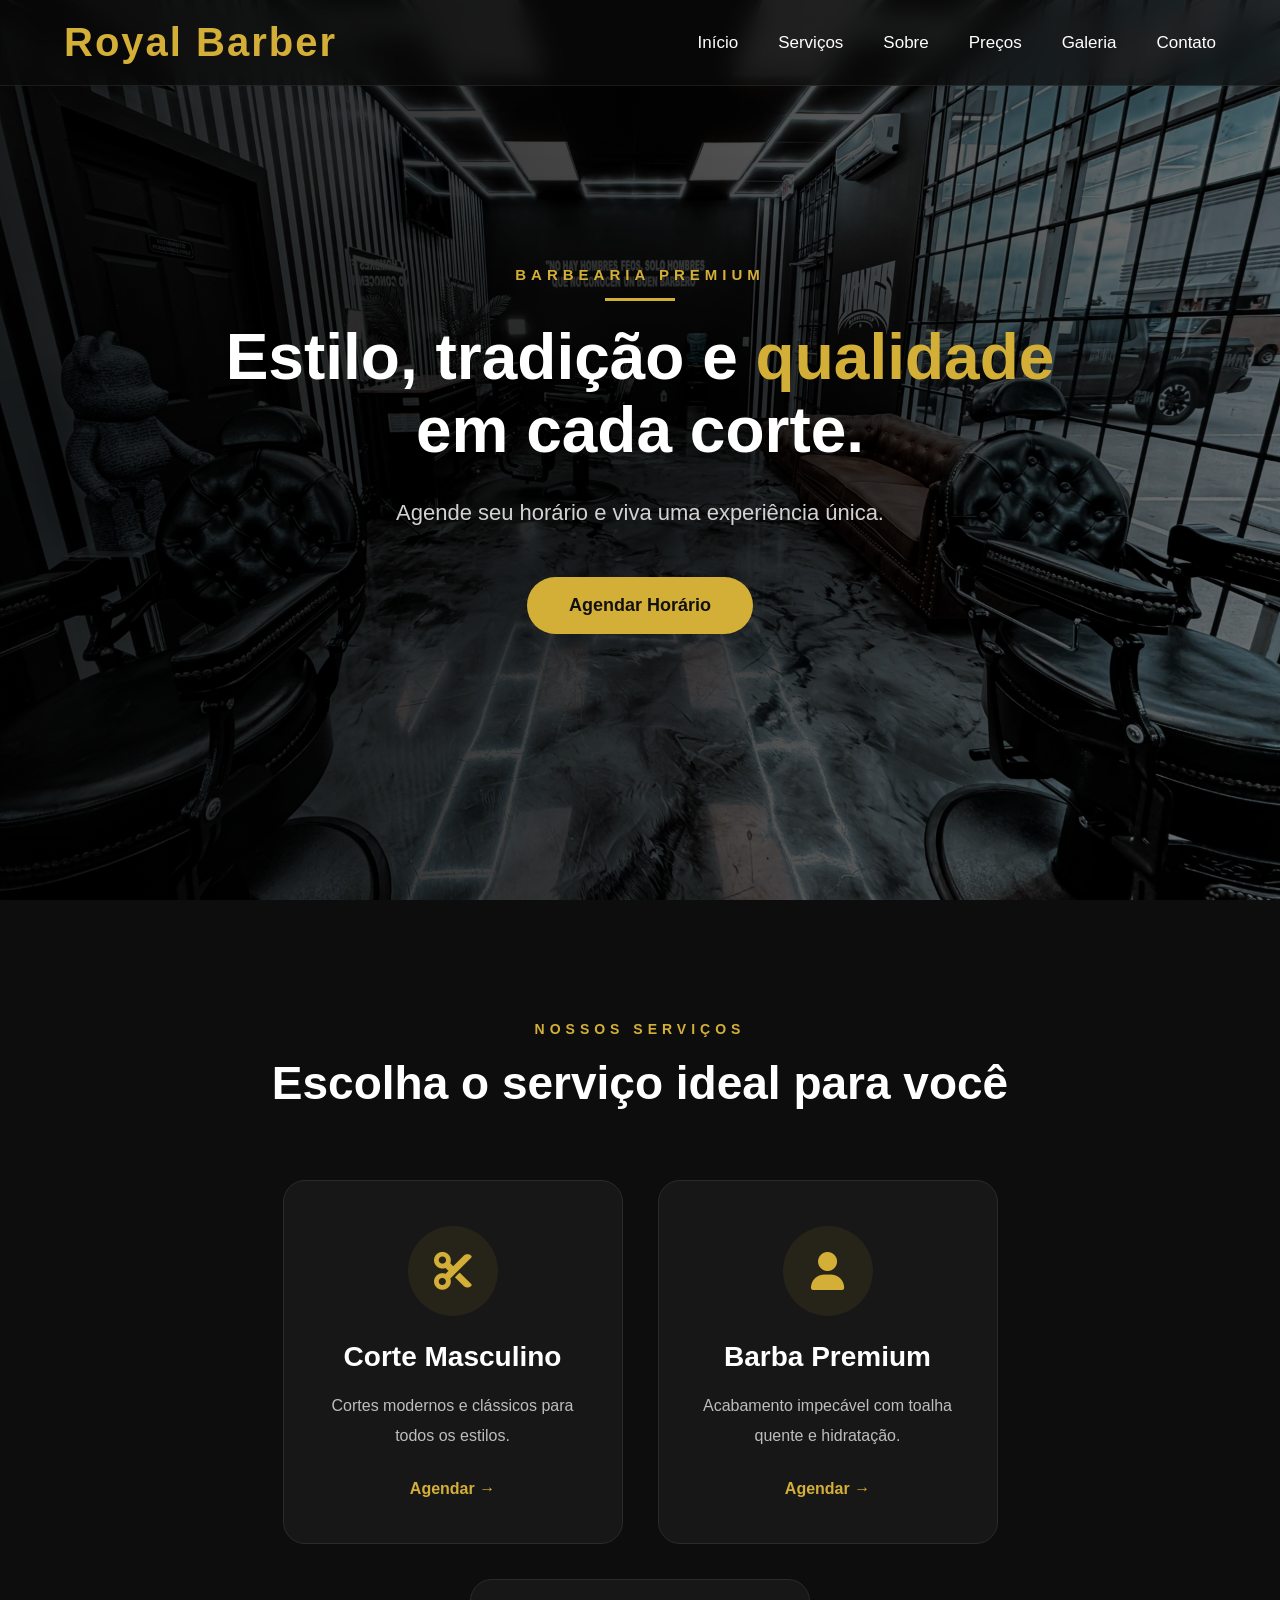
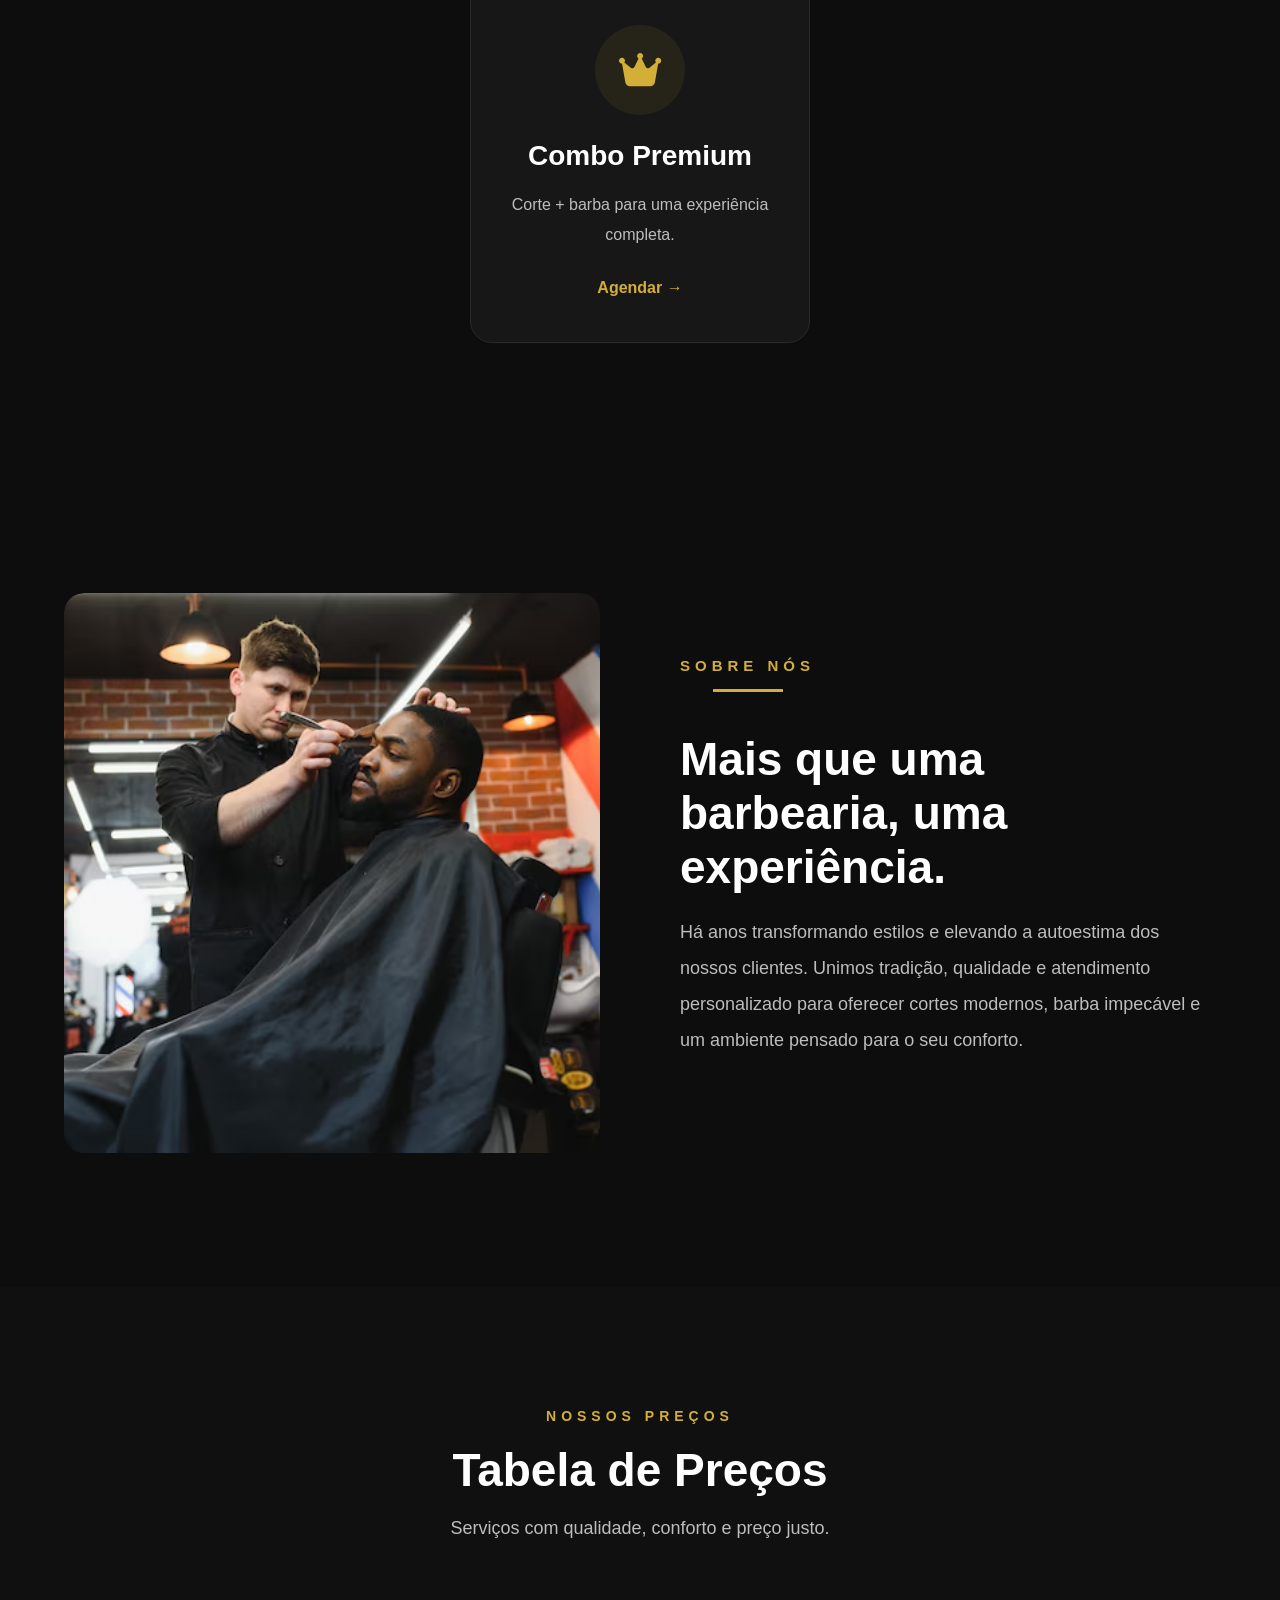
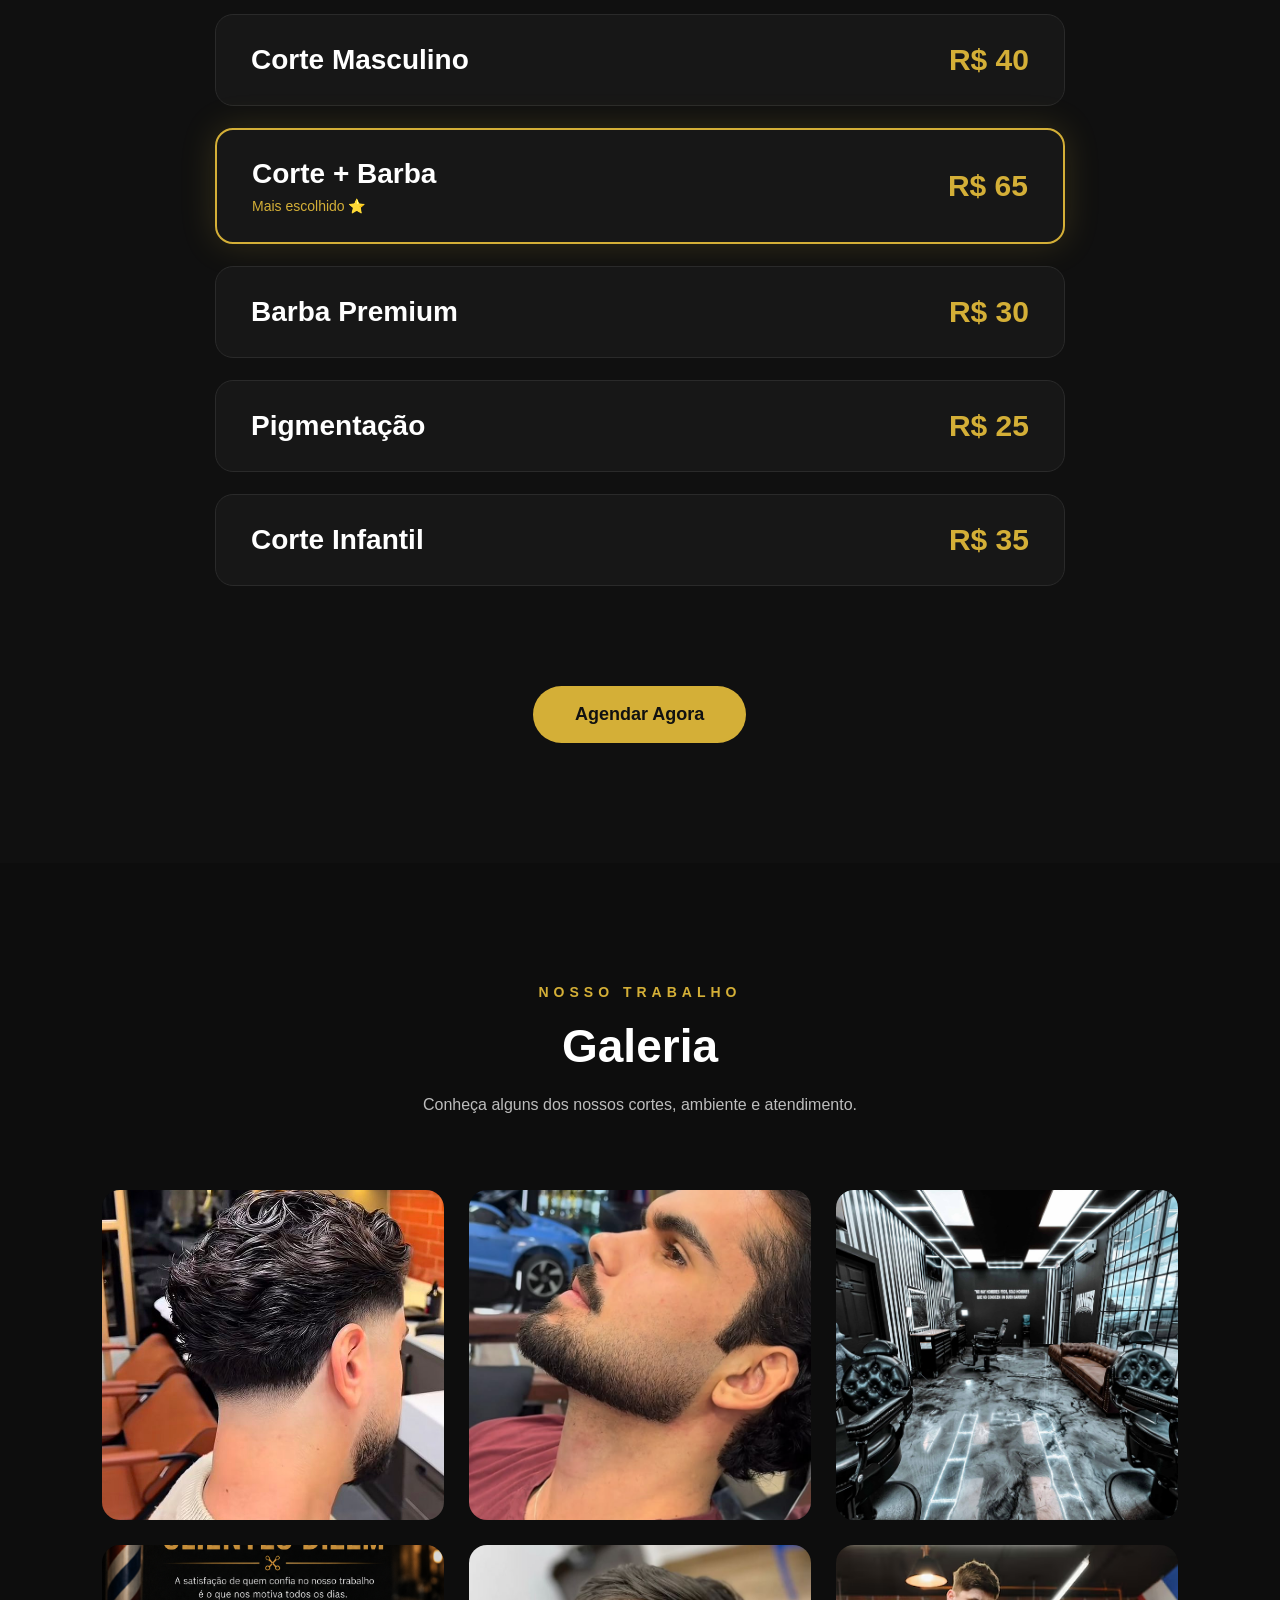
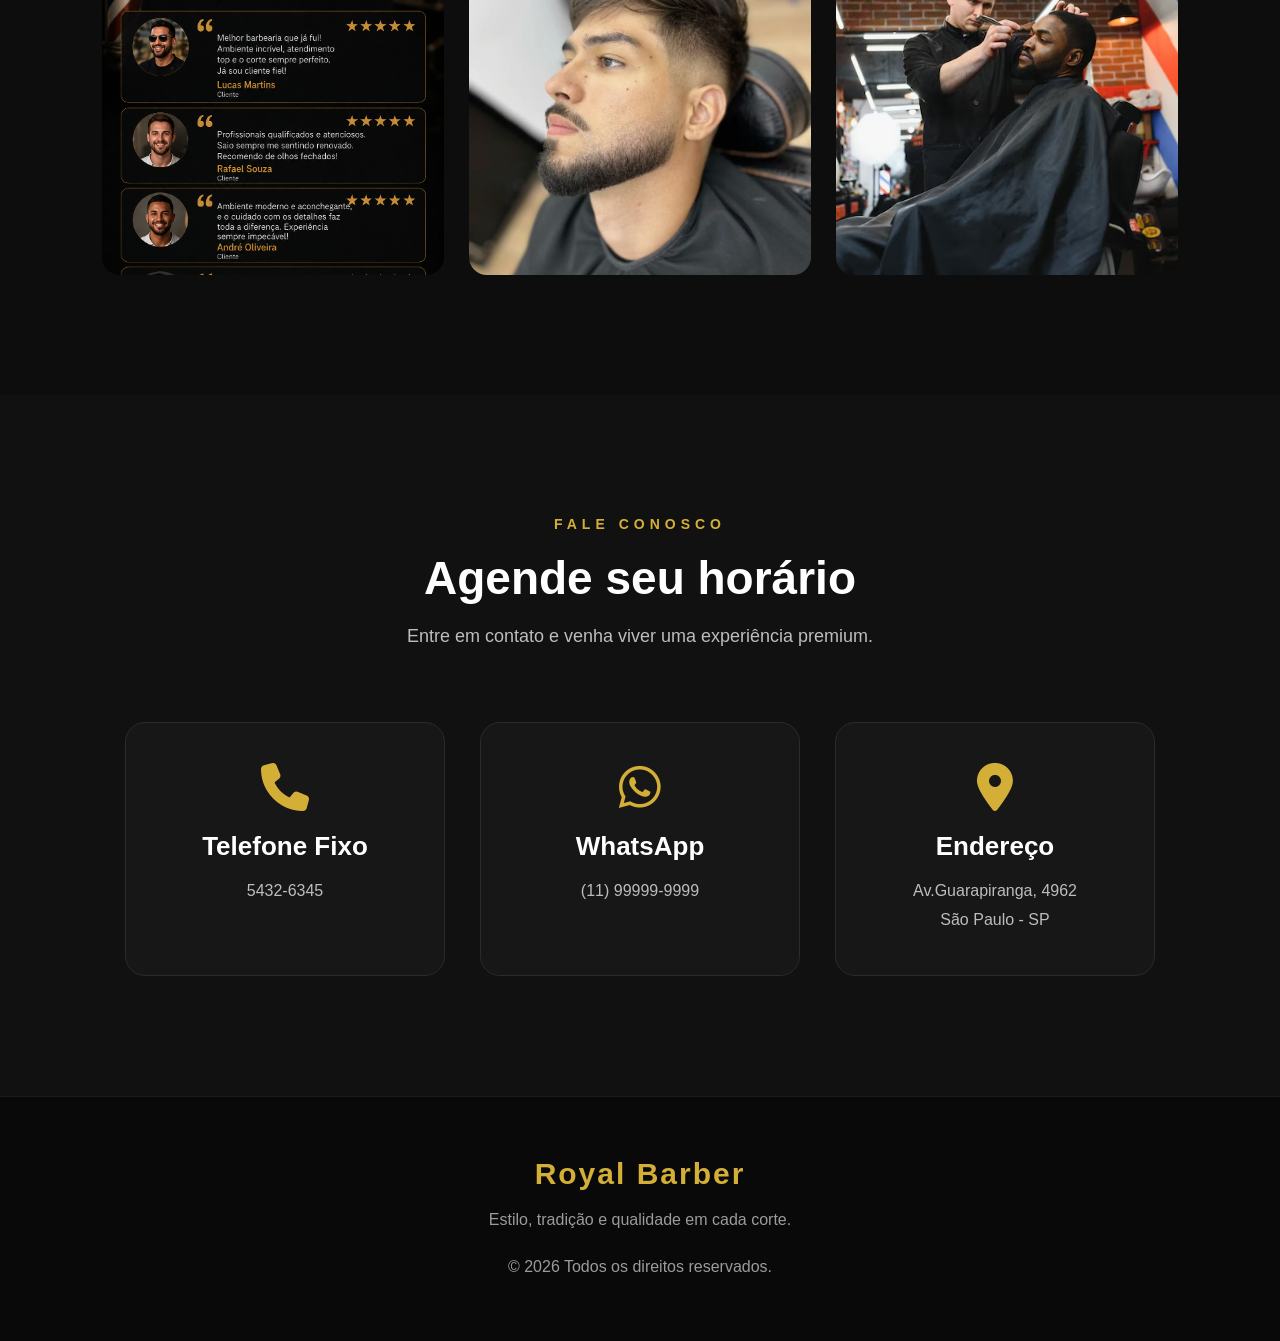
==== commit aa1719e2: "Atualizacao3" ====
--- a/index.html
+++ b/index.html
@@ -372,7 +372,7 @@
 
                 <h3>Telefone Fixo</h3>
 
-                <p> 5894-6587</p>
+                <p>5432-6345</p>
 
             </div>
 
